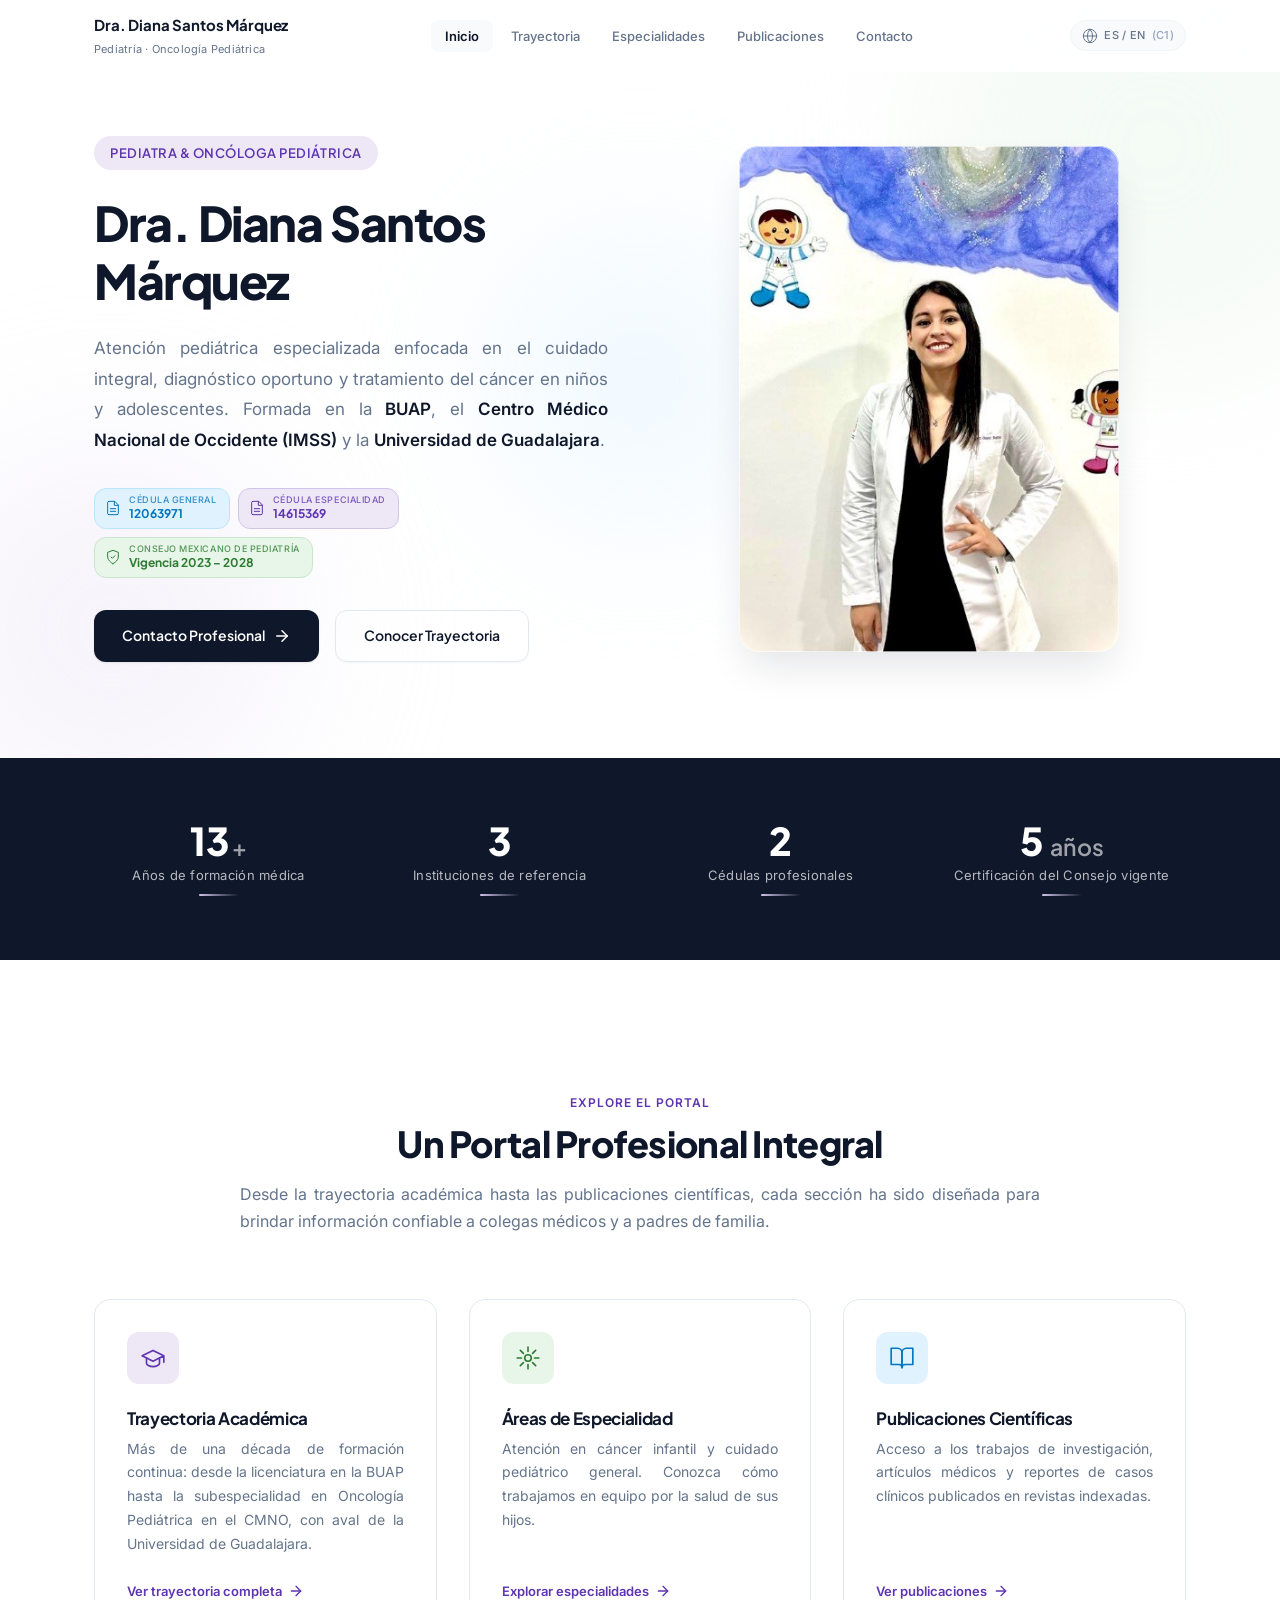
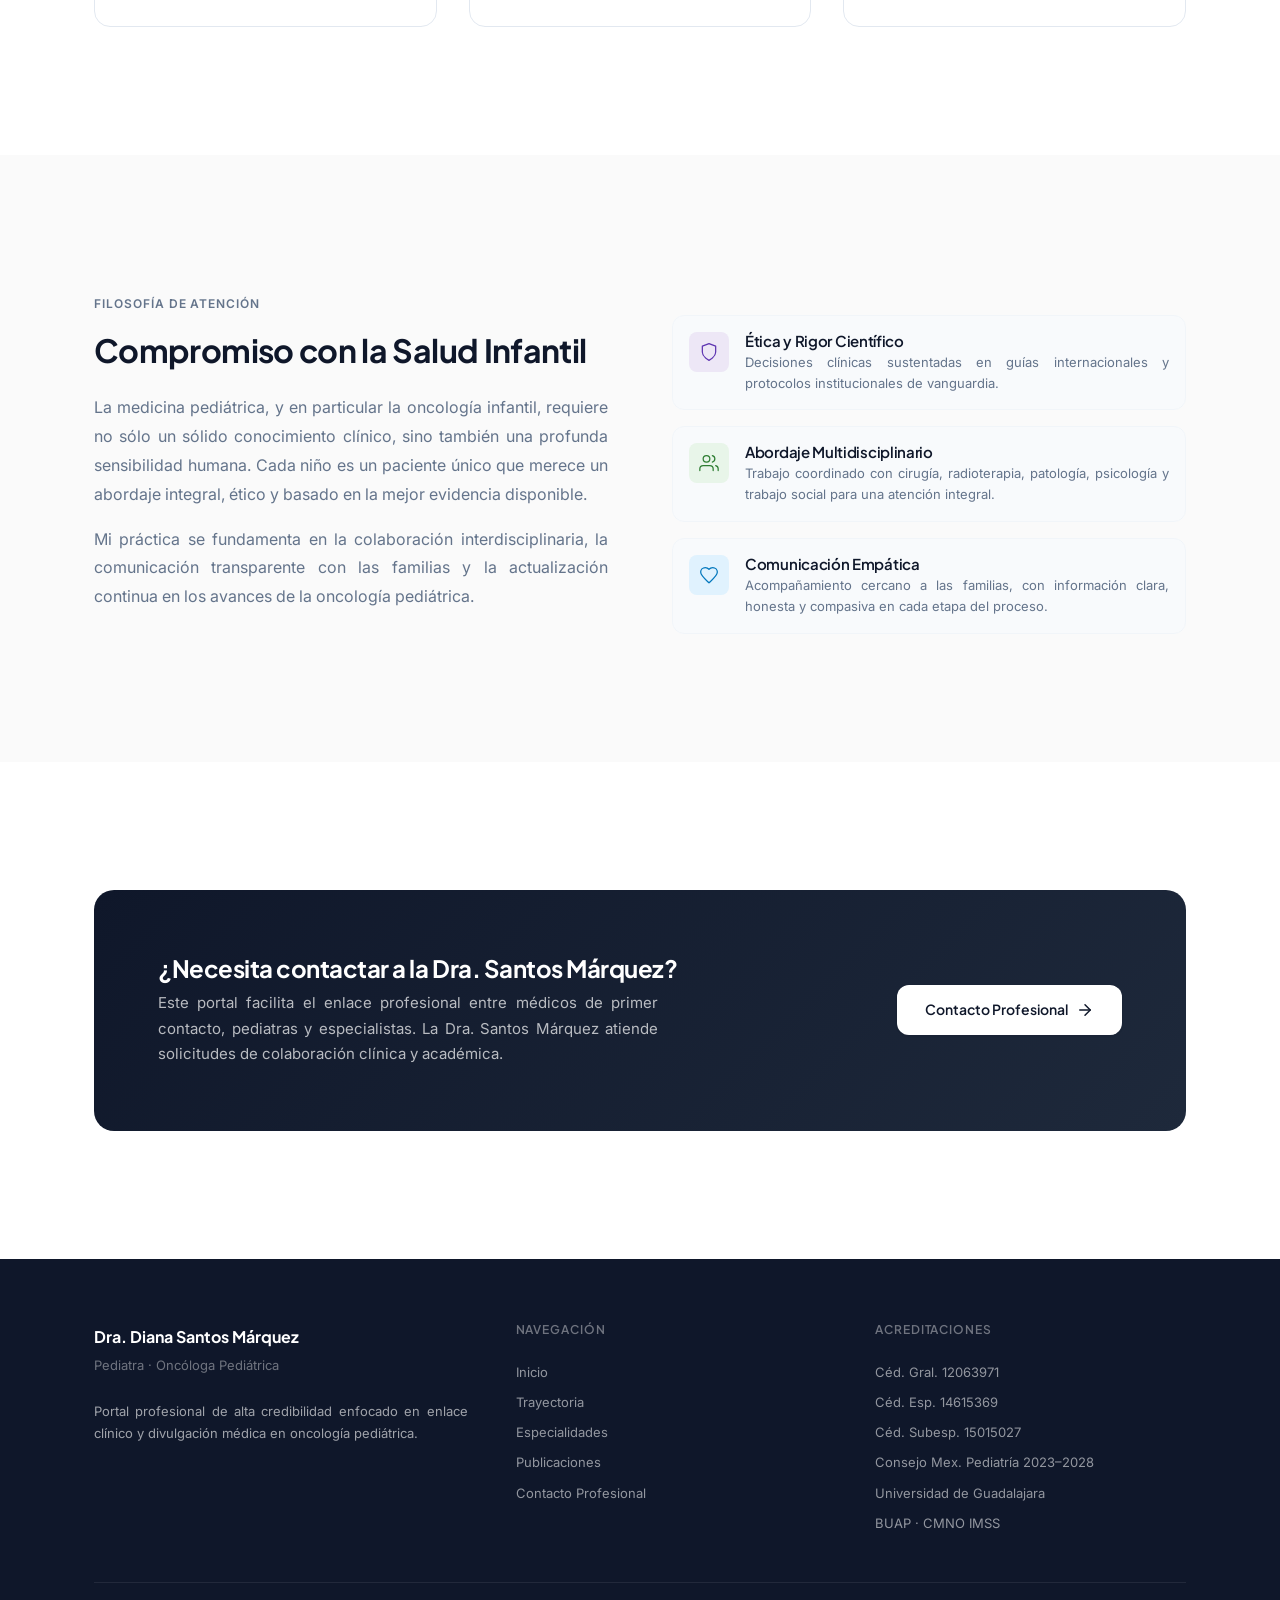
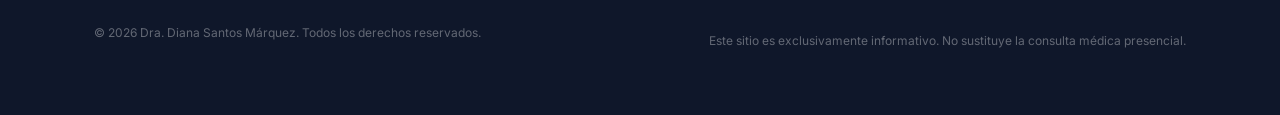
==== index.html @ 827c0ae1 "Initial commit for Dra. Diana Santos web portal" ====
<!DOCTYPE html>
<html lang="es">
<head>
  <meta charset="UTF-8">
  <meta name="viewport" content="width=device-width, initial-scale=1.0">
  <title>Dra. Diana Santos Márquez | Pediatra & Oncóloga Pediátrica</title>
  <meta name="description" content="Portal profesional de la Dra. Diana Santos Márquez — Pediatra y Oncóloga Pediátrica. Contacto profesional y publicaciones científicas en oncología pediátrica.">
  <meta name="author" content="Dra. Diana Santos Márquez">
  <meta property="og:title" content="Dra. Diana Santos Márquez | Pediatra & Oncóloga Pediátrica">
  <meta property="og:description" content="Portal profesional — enlace clínico y divulgación en oncología pediátrica.">
  <meta property="og:type" content="website">
  <link rel="preconnect" href="https://fonts.googleapis.com">
  <link rel="preconnect" href="https://fonts.gstatic.com" crossorigin>
  <link href="https://fonts.googleapis.com/css2?family=Inter:wght@400;500;600&family=Plus+Jakarta+Sans:wght@500;600;700;800&display=swap" rel="stylesheet">
  <link href="https://unpkg.com/aos@2.3.1/dist/aos.css" rel="stylesheet">
  <link rel="stylesheet" href="styles.css">
</head>
<body>

  <!-- ══════════ HEADER ══════════ -->
  <header class="site-header" id="site-header">
    <nav class="nav container" aria-label="Navegación principal">
      <div class="nav__brand">
        <a href="index.html" class="nav__logo">
          <span class="nav__name">Dra. Diana Santos Márquez</span>
          <span class="nav__specialty">Pediatría · Oncología Pediátrica</span>
        </a>
      </div>
      <ul class="nav__links" id="nav-links" role="list">
        <li><a href="index.html" class="nav__link" aria-current="page">Inicio</a></li>
        <li><a href="trayectoria.html" class="nav__link">Trayectoria</a></li>
        <li><a href="especialidades.html" class="nav__link">Especialidades</a></li>
        <li><a href="divulgacion.html" class="nav__link">Publicaciones</a></li>
        <li><a href="contacto.html" class="nav__link">Contacto</a></li>
      </ul>
      <div class="nav__actions">
        <span class="lang-badge" title="Idiomas: Español nativo, Inglés C1">
          <svg width="16" height="16" viewBox="0 0 24 24" fill="none" stroke="currentColor" stroke-width="1.5" stroke-linecap="round" stroke-linejoin="round" aria-hidden="true"><circle cx="12" cy="12" r="10"/><path d="M2 12h20"/><path d="M12 2a15.3 15.3 0 0 1 4 10 15.3 15.3 0 0 1-4 10 15.3 15.3 0 0 1-4-10A15.3 15.3 0 0 1 12 2z"/></svg>
          ES / EN <span class="lang-badge__level">(C1)</span>
        </span>
        <button class="nav__toggle" id="nav-toggle" aria-label="Abrir menú" aria-expanded="false" aria-controls="nav-links">
          <span class="nav__toggle-icon"></span>
        </button>
      </div>
    </nav>
  </header>

  <main>
    <!-- ══════════ HERO ══════════ -->
    <section class="hero" id="hero">
      <div class="hero__decoration" aria-hidden="true">
        <div class="hero__blob hero__blob--mint"></div>
        <div class="hero__blob hero__blob--lavender"></div>
        <div class="hero__blob hero__blob--sky"></div>
      </div>

      <div class="container">
        <div class="hero__grid">
          <div class="hero__text" data-aos="fade-right" data-aos-duration="700">
            <p class="hero__kicker">Pediatra &amp; Oncóloga Pediátrica</p>
            <h1 class="hero__title">Dra. Diana Santos Márquez</h1>
            <p class="hero__subtitle">Atención pediátrica especializada enfocada en el cuidado integral, diagnóstico oportuno y tratamiento del cáncer en niños y adolescentes. Formada en la <strong>BUAP</strong>, el <strong>Centro Médico Nacional de Occidente (IMSS)</strong> y la <strong>Universidad de Guadalajara</strong>.</p>

            <div class="hero__badges">
              <div class="credential-badge credential-badge--sky">
                <svg width="16" height="16" viewBox="0 0 24 24" fill="none" stroke="currentColor" stroke-width="1.5" stroke-linecap="round" stroke-linejoin="round" aria-hidden="true"><path d="M14 2H6a2 2 0 0 0-2 2v16a2 2 0 0 0 2 2h12a2 2 0 0 0 2-2V8z"/><polyline points="14 2 14 8 20 8"/><line x1="16" y1="13" x2="8" y2="13"/><line x1="16" y1="17" x2="8" y2="17"/></svg>
                <div class="credential-badge__text">
                  <span class="credential-badge__label">Cédula General</span>
                  <span class="credential-badge__value">12063971</span>
                </div>
              </div>
              <div class="credential-badge credential-badge--lavender">
                <svg width="16" height="16" viewBox="0 0 24 24" fill="none" stroke="currentColor" stroke-width="1.5" stroke-linecap="round" stroke-linejoin="round" aria-hidden="true"><path d="M14 2H6a2 2 0 0 0-2 2v16a2 2 0 0 0 2 2h12a2 2 0 0 0 2-2V8z"/><polyline points="14 2 14 8 20 8"/><line x1="16" y1="13" x2="8" y2="13"/><line x1="16" y1="17" x2="8" y2="17"/></svg>
                <div class="credential-badge__text">
                  <span class="credential-badge__label">Cédula Especialidad</span>
                  <span class="credential-badge__value">14615369</span>
                </div>
              </div>
              <div class="credential-badge credential-badge--mint">
                <svg width="16" height="16" viewBox="0 0 24 24" fill="none" stroke="currentColor" stroke-width="1.5" stroke-linecap="round" stroke-linejoin="round" aria-hidden="true"><path d="M12 22s8-4 8-10V5l-8-3-8 3v7c0 6 8 10 8 10z"/><polyline points="9 12 11 14 15 10"/></svg>
                <div class="credential-badge__text">
                  <span class="credential-badge__label">Consejo Mexicano de Pediatría</span>
                  <span class="credential-badge__value">Vigencia 2023 – 2028</span>
                </div>
              </div>
            </div>

            <div class="hero__cta-group">
              <a href="contacto.html" class="btn btn--primary">
                Contacto Profesional
                <svg width="18" height="18" viewBox="0 0 24 24" fill="none" stroke="currentColor" stroke-width="2" stroke-linecap="round" stroke-linejoin="round" aria-hidden="true"><line x1="5" y1="12" x2="19" y2="12"/><polyline points="12 5 19 12 12 19"/></svg>
              </a>
              <a href="trayectoria.html" class="btn btn--outline">Conocer Trayectoria</a>
            </div>
          </div>

          <div class="hero__photo-col" data-aos="fade-left" data-aos-duration="700" data-aos-delay="150">
            <div class="photo-frame">
              <div class="photo-frame__accent photo-frame__accent--top"></div>
              <div class="photo-frame__accent photo-frame__accent--bottom"></div>
              <img src="assets/foto-dra.jpeg" alt="Dra. Diana Santos Márquez — Pediatra y Oncóloga Pediátrica">
            </div>
          </div>
        </div>
      </div>
    </section>

    <!-- ══════════ STATS BAR ══════════ -->
    <section class="stats-bar" aria-label="Cifras destacadas">
      <div class="container">
        <div class="stats-bar__grid">
          <div class="stat" data-aos="fade-up" data-aos-delay="0">
            <div class="stat__number">13<span>+</span></div>
            <div class="stat__label">Años de formación médica</div>
            <div class="stat__divider"></div>
          </div>
          <div class="stat" data-aos="fade-up" data-aos-delay="100">
            <div class="stat__number">3</div>
            <div class="stat__label">Instituciones de referencia</div>
            <div class="stat__divider"></div>
          </div>
          <div class="stat" data-aos="fade-up" data-aos-delay="200">
            <div class="stat__number">2</div>
            <div class="stat__label">Cédulas profesionales</div>
            <div class="stat__divider"></div>
          </div>
          <div class="stat" data-aos="fade-up" data-aos-delay="300">
            <div class="stat__number">5<span> años</span></div>
            <div class="stat__label">Certificación del Consejo vigente</div>
            <div class="stat__divider"></div>
          </div>
        </div>
      </div>
    </section>

    <!-- ══════════ SECCIONES PREVIEW ══════════ -->
    <section class="section" id="areas">
      <div class="container">
        <div class="section__header" data-aos="fade-up">
          <p class="section__kicker">Explore el portal</p>
          <h2 class="section__title">Un Portal Profesional Integral</h2>
          <p class="section__description">Desde la trayectoria académica hasta las publicaciones científicas, cada sección ha sido diseñada para brindar información confiable a colegas médicos y a padres de familia.</p>
        </div>

        <div class="preview-grid">
          <a href="trayectoria.html" class="preview-card" data-aos="fade-up" data-aos-delay="0">
            <div class="preview-card__icon preview-card__icon--lavender">
              <svg width="26" height="26" viewBox="0 0 24 24" fill="none" stroke="currentColor" stroke-width="1.5" stroke-linecap="round" stroke-linejoin="round"><path d="M22 10v6M2 10l10-5 10 5-10 5z"/><path d="M6 12v5c0 1.1 2.7 3 6 3s6-1.9 6-3v-5"/></svg>
            </div>
            <h3 class="preview-card__title">Trayectoria Académica</h3>
            <p class="preview-card__text">Más de una década de formación continua: desde la licenciatura en la BUAP hasta la subespecialidad en Oncología Pediátrica en el CMNO, con aval de la Universidad de Guadalajara.</p>
            <span class="preview-card__link">
              Ver trayectoria completa
              <svg width="16" height="16" viewBox="0 0 24 24" fill="none" stroke="currentColor" stroke-width="2" stroke-linecap="round" stroke-linejoin="round"><line x1="5" y1="12" x2="19" y2="12"/><polyline points="12 5 19 12 12 19"/></svg>
            </span>
          </a>

          <a href="especialidades.html" class="preview-card" data-aos="fade-up" data-aos-delay="100">
            <div class="preview-card__icon preview-card__icon--mint">
              <svg width="26" height="26" viewBox="0 0 24 24" fill="none" stroke="currentColor" stroke-width="1.5" stroke-linecap="round" stroke-linejoin="round"><circle cx="12" cy="12" r="3"/><path d="M12 2v4M12 18v4M4.93 4.93l2.83 2.83M16.24 16.24l2.83 2.83M2 12h4M18 12h4M4.93 19.07l2.83-2.83M16.24 7.76l2.83-2.83"/></svg>
            </div>
            <h3 class="preview-card__title">Áreas de Especialidad</h3>
            <p class="preview-card__text">Atención en cáncer infantil y cuidado pediátrico general. Conozca cómo trabajamos en equipo por la salud de sus hijos.</p>
            <span class="preview-card__link">
              Explorar especialidades
              <svg width="16" height="16" viewBox="0 0 24 24" fill="none" stroke="currentColor" stroke-width="2" stroke-linecap="round" stroke-linejoin="round"><line x1="5" y1="12" x2="19" y2="12"/><polyline points="12 5 19 12 12 19"/></svg>
            </span>
          </a>

          <a href="divulgacion.html" class="preview-card" data-aos="fade-up" data-aos-delay="200">
            <div class="preview-card__icon preview-card__icon--sky">
              <svg width="26" height="26" viewBox="0 0 24 24" fill="none" stroke="currentColor" stroke-width="1.5" stroke-linecap="round" stroke-linejoin="round"><path d="M2 3h6a4 4 0 0 1 4 4v14a3 3 0 0 0-3-3H2z"/><path d="M22 3h-6a4 4 0 0 0-4 4v14a3 3 0 0 1 3-3h7z"/></svg>
            </div>
            <h3 class="preview-card__title">Publicaciones Científicas</h3>
            <p class="preview-card__text">Acceso a los trabajos de investigación, artículos médicos y reportes de casos clínicos publicados en revistas indexadas.</p>
            <span class="preview-card__link">
              Ver publicaciones
              <svg width="16" height="16" viewBox="0 0 24 24" fill="none" stroke="currentColor" stroke-width="2" stroke-linecap="round" stroke-linejoin="round"><line x1="5" y1="12" x2="19" y2="12"/><polyline points="12 5 19 12 12 19"/></svg>
            </span>
          </a>
        </div>
      </div>
    </section>

    <!-- ══════════ COMPROMISO PROFESIONAL ══════════ -->
    <section class="section section--alt">
      <div class="container">
        <div class="commitment">
          <div class="commitment__text" data-aos="fade-right" data-aos-duration="600">
            <p class="section__kicker">Filosofía de Atención</p>
            <h2>Compromiso con la Salud Infantil</h2>
            <p>La medicina pediátrica, y en particular la oncología infantil, requiere no sólo un sólido conocimiento clínico, sino también una profunda sensibilidad humana. Cada niño es un paciente único que merece un abordaje integral, ético y basado en la mejor evidencia disponible.</p>
            <p>Mi práctica se fundamenta en la colaboración interdisciplinaria, la comunicación transparente con las familias y la actualización continua en los avances de la oncología pediátrica.</p>
          </div>
          <div class="commitment__list" data-aos="fade-left" data-aos-duration="600" data-aos-delay="100">
            <div class="commitment__item">
              <div class="commitment__item-icon" style="background:var(--color-lavender);color:var(--color-lavender-text)">
                <svg width="20" height="20" viewBox="0 0 24 24" fill="none" stroke="currentColor" stroke-width="1.5" stroke-linecap="round" stroke-linejoin="round"><path d="M12 22s8-4 8-10V5l-8-3-8 3v7c0 6 8 10 8 10z"/></svg>
              </div>
              <div>
                <h4>Ética y Rigor Científico</h4>
                <p>Decisiones clínicas sustentadas en guías internacionales y protocolos institucionales de vanguardia.</p>
              </div>
            </div>
            <div class="commitment__item">
              <div class="commitment__item-icon" style="background:var(--color-mint);color:var(--color-mint-text)">
                <svg width="20" height="20" viewBox="0 0 24 24" fill="none" stroke="currentColor" stroke-width="1.5" stroke-linecap="round" stroke-linejoin="round"><path d="M17 21v-2a4 4 0 0 0-4-4H5a4 4 0 0 0-4 4v2"/><circle cx="9" cy="7" r="4"/><path d="M23 21v-2a4 4 0 0 0-3-3.87"/><path d="M16 3.13a4 4 0 0 1 0 7.75"/></svg>
              </div>
              <div>
                <h4>Abordaje Multidisciplinario</h4>
                <p>Trabajo coordinado con cirugía, radioterapia, patología, psicología y trabajo social para una atención integral.</p>
              </div>
            </div>
            <div class="commitment__item">
              <div class="commitment__item-icon" style="background:var(--color-sky);color:var(--color-sky-text)">
                <svg width="20" height="20" viewBox="0 0 24 24" fill="none" stroke="currentColor" stroke-width="1.5" stroke-linecap="round" stroke-linejoin="round"><path d="M12 21.35l-1.45-1.32C5.4 15.36 2 12.28 2 8.5 2 5.42 4.42 3 7.5 3c1.74 0 3.41.81 4.5 2.09C13.09 3.81 14.76 3 16.5 3 19.58 3 22 5.42 22 8.5c0 3.78-3.4 6.86-8.55 11.54L12 21.35z"/></svg>
              </div>
              <div>
                <h4>Comunicación Empática</h4>
                <p>Acompañamiento cercano a las familias, con información clara, honesta y compasiva en cada etapa del proceso.</p>
              </div>
            </div>
          </div>
        </div>
      </div>
    </section>

    <!-- ══════════ CTA BANNER ══════════ -->
    <section class="section">
      <div class="container">
        <div class="cta-banner" data-aos="fade-up" data-aos-duration="600">
          <div class="cta-banner__text">
            <h3>¿Necesita contactar a la Dra. Santos Márquez?</h3>
            <p>Este portal facilita el enlace profesional entre médicos de primer contacto, pediatras y especialistas. La Dra. Santos Márquez atiende solicitudes de colaboración clínica y académica.</p>
          </div>
          <a href="contacto.html" class="btn btn--primary">
            Contacto Profesional
            <svg width="18" height="18" viewBox="0 0 24 24" fill="none" stroke="currentColor" stroke-width="2" stroke-linecap="round" stroke-linejoin="round" aria-hidden="true"><line x1="5" y1="12" x2="19" y2="12"/><polyline points="12 5 19 12 12 19"/></svg>
          </a>
        </div>
      </div>
    </section>
  </main>

  <!-- ══════════ FOOTER ══════════ -->
  <footer class="site-footer">
    <div class="container">
      <div class="footer__grid">
        <div>
          <span class="footer__name">Dra. Diana Santos Márquez</span>
          <span class="footer__specialty">Pediatra · Oncóloga Pediátrica</span>
          <p class="footer__bio">Portal profesional de alta credibilidad enfocado en enlace clínico y divulgación médica en oncología pediátrica.</p>
        </div>
        <div>
          <h4 class="footer__col-title">Navegación</h4>
          <div class="footer__links">
            <a href="index.html" class="footer__link">Inicio</a>
            <a href="trayectoria.html" class="footer__link">Trayectoria</a>
            <a href="especialidades.html" class="footer__link">Especialidades</a>
            <a href="divulgacion.html" class="footer__link">Publicaciones</a>
            <a href="contacto.html" class="footer__link">Contacto Profesional</a>
          </div>
        </div>
        <div>
          <h4 class="footer__col-title">Acreditaciones</h4>
          <div class="footer__links">
            <span class="footer__link">Céd. Gral. 12063971</span>
            <span class="footer__link">Céd. Esp. 14615369</span>
            <span class="footer__link">Céd. Subesp. 15015027</span>
            <span class="footer__link">Consejo Mex. Pediatría 2023–2028</span>
            <span class="footer__link">Universidad de Guadalajara</span>
            <span class="footer__link">BUAP · CMNO IMSS</span>
          </div>
        </div>
      </div>
      <div class="footer__bottom">
        <p>&copy; <span id="current-year"></span> Dra. Diana Santos Márquez. Todos los derechos reservados.</p>
        <p>Este sitio es exclusivamente informativo. No sustituye la consulta médica presencial.</p>
      </div>
    </div>
  </footer>

  <script src="https://unpkg.com/aos@2.3.1/dist/aos.js"></script>
  <script src="script.js"></script>
</body>
</html>
---- styles.css ----
/* ═══════════════════════════════════════════════════════════════════════════
   DESIGN TOKENS
   ═══════════════════════════════════════════════════════════════════════════ */
:root {
  --color-white: #FFFFFF;
  --color-off-white: #FAFAFA;
  --color-bg-alt: #F8FAFC;
  --color-bg-dark: #0F172A;
  --color-bg-dark-alt: #1E293B;

  --color-text-primary: #0F172A;
  --color-text-secondary: #334155;
  --color-text-tertiary: #64748B;
  --color-text-light: #94A3B8;
  --color-text-on-dark: rgba(255,255,255,0.7);
  --color-text-on-dark-strong: rgba(255,255,255,0.92);

  --color-border: #E2E8F0;
  --color-border-light: #F1F5F9;

  --color-mint: #E8F5E9;
  --color-mint-mid: #C8E6C9;
  --color-mint-text: #2E7D32;
  --color-lavender: #EDE7F6;
  --color-lavender-mid: #D1C4E9;
  --color-lavender-text: #5E35B1;
  --color-sky: #E0F2FE;
  --color-sky-mid: #BAE6FD;
  --color-sky-text: #0277BD;
  --color-peach: #FFF3E0;
  --color-peach-mid: #FFE0B2;
  --color-peach-text: #E65100;

  --font-heading: 'Plus Jakarta Sans', system-ui, -apple-system, sans-serif;
  --font-body: 'Inter', system-ui, -apple-system, sans-serif;

  --space-2xs: 0.125rem;
  --space-xs: 0.25rem;
  --space-sm: 0.5rem;
  --space-md: 1rem;
  --space-lg: 1.5rem;
  --space-xl: 2rem;
  --space-2xl: 3rem;
  --space-3xl: 4rem;
  --space-4xl: 6rem;
  --space-5xl: 8rem;

  --radius-sm: 0.375rem;
  --radius-md: 0.5rem;
  --radius-lg: 0.75rem;
  --radius-xl: 1rem;
  --radius-2xl: 1.25rem;
  --radius-full: 9999px;

  --shadow-xs: 0 1px 2px rgba(15,23,42,0.04);
  --shadow-sm: 0 1px 3px rgba(15,23,42,0.06), 0 1px 2px rgba(15,23,42,0.04);
  --shadow-md: 0 4px 6px -1px rgba(15,23,42,0.07), 0 2px 4px -2px rgba(15,23,42,0.05);
  --shadow-lg: 0 10px 15px -3px rgba(15,23,42,0.08), 0 4px 6px -4px rgba(15,23,42,0.04);
  --shadow-xl: 0 20px 25px -5px rgba(15,23,42,0.08), 0 8px 10px -6px rgba(15,23,42,0.04);
  --shadow-header: 0 1px 3px rgba(15,23,42,0.06);
  --shadow-photo: 0 20px 40px -8px rgba(15,23,42,0.12);

  --ease-out: cubic-bezier(0.16,1,0.3,1);
  --ease-in-out: cubic-bezier(0.45,0,0.55,1);
  --transition-fast: 150ms var(--ease-out);
  --transition-base: 250ms var(--ease-out);
  --transition-slow: 400ms var(--ease-out);

  --container-max: 1140px;
  --container-narrow: 800px;
  --container-wide: 1280px;
  --container-padding: 1.5rem;
  --header-height: 72px;
}

/* ═══════════════════════════════════════════════════════════════════════════
   RESET & BASE
   ═══════════════════════════════════════════════════════════════════════════ */
*,*::before,*::after{margin:0;padding:0;box-sizing:border-box}
html{scroll-behavior:smooth;-webkit-text-size-adjust:100%;text-size-adjust:100%;scroll-padding-top:calc(var(--header-height) + 1.5rem)}
body{font-family:var(--font-body);font-size:1rem;line-height:1.7;color:var(--color-text-secondary);background:var(--color-white);-webkit-font-smoothing:antialiased;-moz-osx-font-smoothing:grayscale;overflow-x:hidden}
img,svg{display:block;max-width:100%}
a{color:inherit;text-decoration:none}
ul,ol{list-style:none}
button,input,select,textarea{font:inherit;color:inherit;border:none;outline:none;background:none}
button{cursor:pointer}
::selection{background:var(--color-lavender);color:var(--color-text-primary)}
:focus-visible{outline:2px solid var(--color-lavender-mid);outline-offset:2px;border-radius:var(--radius-sm)}
h1,h2,h3,h4,h5{font-family:var(--font-heading);color:var(--color-text-primary);line-height:1.2;letter-spacing:-0.02em}
strong{font-weight:600;color:var(--color-text-primary)}
p { text-align: justify; }
p+p{margin-top:var(--space-md)}

/* ═══════════════════════════════════════════════════════════════════════════
   LAYOUT
   ═══════════════════════════════════════════════════════════════════════════ */
.container{width:100%;max-width:var(--container-max);margin-inline:auto;padding-inline:var(--container-padding)}
.container--wide{max-width:var(--container-wide)}
.container--narrow{max-width:var(--container-narrow)}

/* ═══════════════════════════════════════════════════════════════════════════
   HEADER & NAV
   ═══════════════════════════════════════════════════════════════════════════ */
.site-header{position:fixed;top:0;left:0;right:0;z-index:1000;height:var(--header-height);background:rgba(255,255,255,0.88);backdrop-filter:blur(14px);-webkit-backdrop-filter:blur(14px);border-bottom:1px solid transparent;transition:border-color var(--transition-base),box-shadow var(--transition-base)}
.site-header.is-scrolled{border-bottom-color:var(--color-border-light);box-shadow:var(--shadow-header)}
.nav{display:flex;align-items:center;justify-content:space-between;height:100%;gap:var(--space-lg)}
.nav__brand{flex-shrink:0}
.nav__logo{display:flex;flex-direction:column;gap:2px;transition:opacity var(--transition-fast)}
.nav__logo:hover{opacity:.8}
.nav__name{font-family:var(--font-heading);font-size:.9375rem;font-weight:700;color:var(--color-text-primary);letter-spacing:-.01em}
.nav__specialty{font-size:.6875rem;color:var(--color-text-tertiary);letter-spacing:.02em}
.nav__links{display:flex;align-items:center;gap:var(--space-xs)}
.nav__link{padding:.5rem .875rem;font-size:.8125rem;font-weight:500;color:var(--color-text-tertiary);border-radius:var(--radius-md);transition:color var(--transition-fast),background var(--transition-fast);white-space:nowrap}
.nav__link:hover,.nav__link[aria-current="page"]{color:var(--color-text-primary);background:var(--color-bg-alt)}
.nav__link[aria-current="page"]{font-weight:600}
.nav__actions{display:flex;align-items:center;gap:var(--space-md);flex-shrink:0}
.lang-badge{display:inline-flex;align-items:center;gap:.375rem;padding:.3125rem .6875rem;font-size:.6875rem;font-weight:500;color:var(--color-text-tertiary);background:var(--color-bg-alt);border:1px solid var(--color-border-light);border-radius:var(--radius-full);letter-spacing:.03em}
.lang-badge svg{display:inline-block;flex-shrink:0}
.lang-badge__level{color:var(--color-text-light)}
.nav__toggle{display:none;width:36px;height:36px;position:relative;justify-content:center;align-items:center;border-radius:var(--radius-md);transition:background var(--transition-fast)}
.nav__toggle:hover{background:var(--color-bg-alt)}
.nav__toggle-icon,.nav__toggle-icon::before,.nav__toggle-icon::after{display:block;width:18px;height:2px;background:var(--color-text-secondary);border-radius:1px;transition:transform var(--transition-base),opacity var(--transition-fast)}
.nav__toggle-icon::before,.nav__toggle-icon::after{content:'';position:absolute}
.nav__toggle-icon::before{transform:translateY(-6px)}
.nav__toggle-icon::after{transform:translateY(6px)}
.nav__toggle[aria-expanded="true"] .nav__toggle-icon{background:transparent}
.nav__toggle[aria-expanded="true"] .nav__toggle-icon::before{transform:rotate(45deg)}
.nav__toggle[aria-expanded="true"] .nav__toggle-icon::after{transform:rotate(-45deg)}

/* ═══════════════════════════════════════════════════════════════════════════
   PAGE HEADER / BANNER (sub-pages)
   ═══════════════════════════════════════════════════════════════════════════ */
.page-banner{position:relative;padding-top:calc(var(--header-height) + var(--space-3xl));padding-bottom:var(--space-3xl);background:linear-gradient(135deg,var(--color-off-white) 0%,var(--color-white) 50%,var(--color-bg-alt) 100%);overflow:hidden}
.page-banner::before{content:'';position:absolute;top:-60%;right:-20%;width:500px;height:500px;background:radial-gradient(circle,var(--color-lavender) 0%,transparent 70%);opacity:.4;pointer-events:none}
.page-banner::after{content:'';position:absolute;bottom:-40%;left:-10%;width:400px;height:400px;background:radial-gradient(circle,var(--color-mint) 0%,transparent 70%);opacity:.35;pointer-events:none}
.page-banner__content{position:relative;z-index:1}
.breadcrumb{display:flex;align-items:center;gap:.5rem;font-size:.8125rem;color:var(--color-text-light);margin-bottom:var(--space-lg)}
.breadcrumb a{color:var(--color-text-tertiary);transition:color var(--transition-fast)}
.breadcrumb a:hover{color:var(--color-text-primary)}
.breadcrumb__sep{color:var(--color-border);font-size:.75rem}
.page-banner__title{font-size:clamp(1.75rem,4vw,2.75rem);font-weight:800;margin-bottom:var(--space-md);letter-spacing:-.03em}
.page-banner__description{font-size:clamp(.9375rem,1.5vw,1.0625rem);color:var(--color-text-tertiary);max-width:600px;line-height:1.8}

/* ═══════════════════════════════════════════════════════════════════════════
   HERO
   ═══════════════════════════════════════════════════════════════════════════ */
.hero{position:relative;padding-top:calc(var(--header-height) + var(--space-3xl));padding-bottom:var(--space-4xl);overflow:hidden}
.hero__decoration{position:absolute;inset:0;pointer-events:none}
.hero__blob{position:absolute;border-radius:50%;filter:blur(80px);opacity:.45}
.hero__blob--mint{width:450px;height:450px;background:var(--color-mint);top:-80px;right:-100px}
.hero__blob--lavender{width:380px;height:380px;background:var(--color-lavender);bottom:-60px;left:-80px}
.hero__blob--sky{width:300px;height:300px;background:var(--color-sky);top:50%;left:50%;transform:translate(-50%,-50%)}
.hero__grid{position:relative;z-index:1;display:grid;grid-template-columns:1fr 1fr;gap:var(--space-3xl);align-items:center}
.hero__text{max-width:560px}
.hero__kicker{display:inline-block;font-family:var(--font-heading);font-size:.8125rem;font-weight:600;color:var(--color-lavender-text);background:var(--color-lavender);padding:.375rem 1rem;border-radius:var(--radius-full);margin-bottom:var(--space-lg);letter-spacing:.04em;text-transform:uppercase}
.hero__title{font-size:clamp(2rem,4.5vw,3rem);font-weight:800;margin-bottom:var(--space-lg);letter-spacing:-.03em}
.hero__subtitle{font-size:clamp(.9375rem,1.5vw,1.0625rem);color:var(--color-text-tertiary);line-height:1.8;margin-bottom:var(--space-xl)}
.hero__badges{display:flex;flex-wrap:wrap;gap:var(--space-sm);margin-bottom:var(--space-xl)}
.hero__cta-group{display:flex;flex-wrap:wrap;gap:var(--space-md)}

/* Photo Frame */
.hero__photo-col{display:flex;justify-content:center;align-items:center}
.photo-frame{position:relative;width:100%;max-width:380px;aspect-ratio:3/4;border-radius:var(--radius-2xl);overflow:hidden;background:linear-gradient(145deg,var(--color-bg-alt),var(--color-lavender));box-shadow:var(--shadow-photo)}
.photo-frame::before{content:'';position:absolute;inset:0;border:1px solid rgba(255,255,255,0.6);border-radius:inherit;z-index:2;pointer-events:none}
.photo-frame__placeholder{position:absolute;inset:0;display:flex;flex-direction:column;align-items:center;justify-content:center;gap:var(--space-md);color:var(--color-text-light)}
.photo-frame__placeholder svg{opacity:.35}
.photo-frame__placeholder span{font-size:.75rem;font-weight:500;text-transform:uppercase;letter-spacing:.08em;opacity:.5}
.photo-frame img{width:100%;height:100%;object-fit:cover;position:relative;z-index:1}
.photo-frame__accent{position:absolute;width:120px;height:120px;border-radius:50%;z-index:0;opacity:.5}
.photo-frame__accent--top{top:-30px;right:-30px;background:var(--color-lavender)}
.photo-frame__accent--bottom{bottom:-20px;left:-20px;background:var(--color-mint)}

/* ═══════════════════════════════════════════════════════════════════════════
   CREDENTIAL BADGES
   ═══════════════════════════════════════════════════════════════════════════ */
.credential-badge{display:inline-flex;align-items:center;gap:.5rem;padding:.4rem .75rem .4rem .625rem;border-radius:var(--radius-lg);border:1px solid transparent;font-size:.75rem;transition:transform var(--transition-fast),box-shadow var(--transition-fast)}
.credential-badge:hover{transform:translateY(-1px);box-shadow:var(--shadow-sm)}
.credential-badge svg{flex-shrink:0;display:inline-block}
.credential-badge__text{display:flex;flex-direction:column;text-align:left}
.credential-badge__label{font-size:.5625rem;font-weight:500;text-transform:uppercase;letter-spacing:.06em;opacity:.8;line-height:1.2}
.credential-badge__value{font-family:var(--font-heading);font-size:.75rem;font-weight:700;line-height:1.3}
.credential-badge--sky{background:var(--color-sky);border-color:var(--color-sky-mid);color:var(--color-sky-text)}
.credential-badge--lavender{background:var(--color-lavender);border-color:var(--color-lavender-mid);color:var(--color-lavender-text)}
.credential-badge--mint{background:var(--color-mint);border-color:var(--color-mint-mid);color:var(--color-mint-text)}

/* ═══════════════════════════════════════════════════════════════════════════
   BUTTONS
   ═══════════════════════════════════════════════════════════════════════════ */
.btn{display:inline-flex;align-items:center;justify-content:center;gap:.5rem;padding:.8125rem 1.75rem;font-family:var(--font-heading);font-size:.875rem;font-weight:600;border-radius:var(--radius-lg);transition:all var(--transition-base);white-space:nowrap}
.btn svg{display:inline-block;flex-shrink:0;transition:transform var(--transition-fast)}
.btn--primary{background:var(--color-text-primary);color:var(--color-white);box-shadow:var(--shadow-sm)}
.btn--primary:hover{background:#1e293b;box-shadow:var(--shadow-md);transform:translateY(-1px)}
.btn--primary:hover svg{transform:translateX(3px)}
.btn--primary:active{transform:translateY(0);box-shadow:var(--shadow-xs)}
.btn--outline{background:transparent;color:var(--color-text-primary);border:1.5px solid var(--color-border);box-shadow:var(--shadow-xs)}
.btn--outline:hover{border-color:var(--color-lavender-mid);background:var(--color-lavender);color:var(--color-lavender-text);box-shadow:var(--shadow-sm);transform:translateY(-1px)}
.btn--full{width:100%}
.btn--sm{padding:.625rem 1.25rem;font-size:.8125rem}

/* ═══════════════════════════════════════════════════════════════════════════
   STATS BAR
   ═══════════════════════════════════════════════════════════════════════════ */
.stats-bar{background:var(--color-bg-dark);padding-block:var(--space-2xl)}
.stats-bar__grid{display:grid;grid-template-columns:repeat(4,1fr);gap:var(--space-xl)}
.stat{text-align:center;padding:var(--space-md)}
.stat__number{font-family:var(--font-heading);font-size:clamp(1.75rem,3vw,2.5rem);font-weight:800;color:var(--color-white);line-height:1;margin-bottom:var(--space-xs)}
.stat__number span{font-size:.6em;font-weight:600;opacity:.6;margin-left:2px}
.stat__label{font-size:.8125rem;color:var(--color-text-on-dark);letter-spacing:.02em}
.stat__divider{width:40px;height:2px;background:linear-gradient(90deg,var(--color-lavender-mid),transparent);margin:var(--space-sm) auto 0;border-radius:1px}

/* ═══════════════════════════════════════════════════════════════════════════
   SECTIONS
   ═══════════════════════════════════════════════════════════════════════════ */
.section{padding-block:var(--space-5xl)}
.section--alt{background:var(--color-off-white)}
.section--dark{background:var(--color-bg-dark);color:var(--color-text-on-dark)}
.section--dark h2,.section--dark h3{color:var(--color-text-on-dark-strong)}
.section__header{text-align:center;max-width:var(--container-narrow);margin-inline:auto;margin-bottom:var(--space-3xl)}
.section__kicker{display:inline-block;font-size:.75rem;font-weight:600;color:var(--color-lavender-text);text-transform:uppercase;letter-spacing:.08em;margin-bottom:var(--space-sm)}
.section__title{font-size:clamp(1.5rem,3.5vw,2.25rem);font-weight:800;margin-bottom:var(--space-md);letter-spacing:-.02em}
.section__description{font-size:1rem;color:var(--color-text-tertiary);line-height:1.7}
.section--dark .section__kicker{color:var(--color-lavender-mid)}
.section--dark .section__description{color:var(--color-text-on-dark)}

/* ═══════════════════════════════════════════════════════════════════════════
   SECTION DIVIDERS (wave shapes)
   ═══════════════════════════════════════════════════════════════════════════ */
.section-divider{display:block;width:100%;height:auto;margin-bottom:-1px}
.section-divider--flip{transform:scaleY(-1);margin-top:-1px;margin-bottom:0}

/* ═══════════════════════════════════════════════════════════════════════════
   PREVIEW CARDS (Home — links to sub-pages)
   ═══════════════════════════════════════════════════════════════════════════ */
.preview-grid{display:grid;grid-template-columns:repeat(3,1fr);gap:var(--space-xl)}
.preview-card{display:flex;flex-direction:column;background:var(--color-white);border:1px solid var(--color-border);border-radius:var(--radius-xl);padding:var(--space-xl) var(--space-xl) var(--space-lg);transition:box-shadow var(--transition-base),transform var(--transition-base)}
.preview-card:hover{box-shadow:var(--shadow-xl);transform:translateY(-4px)}
.preview-card__icon{width:52px;height:52px;display:flex;align-items:center;justify-content:center;border-radius:var(--radius-lg);margin-bottom:var(--space-lg)}
.preview-card__icon--lavender{background:var(--color-lavender);color:var(--color-lavender-text)}
.preview-card__icon--mint{background:var(--color-mint);color:var(--color-mint-text)}
.preview-card__icon--sky{background:var(--color-sky);color:var(--color-sky-text)}
.preview-card__icon--peach{background:var(--color-peach);color:var(--color-peach-text)}
.preview-card__icon svg{display:inline-block}
.preview-card__title{font-size:1.0625rem;font-weight:700;margin-bottom:var(--space-sm)}
.preview-card__text{font-size:.875rem;color:var(--color-text-tertiary);line-height:1.7;margin-bottom:var(--space-lg);flex-grow:1}
.preview-card__link{display:inline-flex;align-items:center;gap:.375rem;font-size:.8125rem;font-weight:600;color:var(--color-lavender-text);transition:gap var(--transition-fast)}
.preview-card__link svg{display:inline-block;transition:transform var(--transition-fast)}
.preview-card:hover .preview-card__link svg{transform:translateX(3px)}

/* ═══════════════════════════════════════════════════════════════════════════
   COMMITMENT / PHILOSOPHY SECTION
   ═══════════════════════════════════════════════════════════════════════════ */
.commitment{display:grid;grid-template-columns:1fr 1fr;gap:var(--space-3xl);align-items:center}
.commitment__text h2{font-size:clamp(1.5rem,3vw,2rem);margin-bottom:var(--space-lg)}
.commitment__text p{color:var(--color-text-tertiary);margin-bottom:var(--space-md);line-height:1.8}
.commitment__list{display:flex;flex-direction:column;gap:var(--space-md);margin-top:var(--space-xl)}
.commitment__item{display:flex;align-items:flex-start;gap:var(--space-md);padding:var(--space-md);background:var(--color-bg-alt);border-radius:var(--radius-lg);border:1px solid var(--color-border-light)}
.commitment__item-icon{width:40px;height:40px;flex-shrink:0;display:flex;align-items:center;justify-content:center;border-radius:var(--radius-md)}
.commitment__item-icon svg{display:inline-block}
.commitment__item h4{font-size:.9375rem;font-weight:600;margin-bottom:var(--space-2xs)}
.commitment__item p{font-size:.8125rem;color:var(--color-text-tertiary);line-height:1.6}

/* ═══════════════════════════════════════════════════════════════════════════
   CTA BANNER
   ═══════════════════════════════════════════════════════════════════════════ */
.cta-banner{background:linear-gradient(135deg,var(--color-bg-dark) 0%,var(--color-bg-dark-alt) 100%);border-radius:var(--radius-2xl);padding:var(--space-3xl) var(--space-3xl);display:flex;align-items:center;justify-content:space-between;gap:var(--space-xl)}
.cta-banner__text h3{font-size:clamp(1.25rem,2.5vw,1.5rem);color:var(--color-white);margin-bottom:var(--space-sm)}
.cta-banner__text p{font-size:.9375rem;color:var(--color-text-on-dark);max-width:500px}
.cta-banner .btn--primary{background:var(--color-white);color:var(--color-text-primary);flex-shrink:0}
.cta-banner .btn--primary:hover{background:var(--color-lavender);color:var(--color-lavender-text)}

/* ═══════════════════════════════════════════════════════════════════════════
   TIMELINE
   ═══════════════════════════════════════════════════════════════════════════ */
.timeline{position:relative;max-width:750px;margin-inline:auto;padding-left:2.5rem}
.timeline::before{content:'';position:absolute;top:.5rem;bottom:.5rem;left:.5625rem;width:2px;background:linear-gradient(to bottom,var(--color-lavender-mid),var(--color-border-light));border-radius:1px}
.timeline__entry{position:relative;padding-bottom:var(--space-2xl)}
.timeline__entry:last-child{padding-bottom:0}
.timeline__marker{position:absolute;left:-2.5rem;top:.375rem;width:1.25rem;height:1.25rem;display:flex;align-items:center;justify-content:center}
.timeline__dot{width:12px;height:12px;border-radius:50%;background:var(--color-lavender-mid);border:2.5px solid var(--color-white);box-shadow:0 0 0 3px var(--color-lavender);transition:transform var(--transition-fast)}
.timeline__dot--active{background:var(--color-lavender-text);animation:pulse-dot 2.5s ease-in-out infinite}
@keyframes pulse-dot{0%,100%{box-shadow:0 0 0 3px var(--color-lavender)}50%{box-shadow:0 0 0 7px rgba(209,196,233,0.25)}}
.timeline__card{background:var(--color-white);border:1px solid var(--color-border);border-radius:var(--radius-xl);padding:var(--space-xl);transition:box-shadow var(--transition-base),transform var(--transition-base)}
.section--alt .timeline__card{box-shadow:var(--shadow-xs)}
.timeline__card:hover{box-shadow:var(--shadow-lg);transform:translateY(-2px)}
.timeline__period{display:flex;align-items:center;gap:var(--space-sm);margin-bottom:var(--space-sm)}
.timeline__years{font-family:var(--font-heading);font-size:.8125rem;font-weight:600;color:var(--color-text-tertiary)}
.timeline__status{font-size:.6875rem;font-weight:600;padding:.1875rem .625rem;border-radius:var(--radius-full);letter-spacing:.03em}
.timeline__status--current{background:var(--color-mint);color:var(--color-mint-text)}
.timeline__title{font-size:1.125rem;font-weight:700;margin-bottom:var(--space-sm)}
.timeline__description{font-size:.875rem;color:var(--color-text-tertiary);line-height:1.7;margin-bottom:var(--space-md)}
.timeline__details{display:flex;flex-direction:column;gap:.5rem}
.timeline__detail{display:flex;align-items:flex-start;gap:.5rem;font-size:.875rem;color:var(--color-text-tertiary);line-height:1.5}
.timeline__detail svg{flex-shrink:0;margin-top:2px;display:inline-block}
.timeline__credentials{display:flex;flex-wrap:wrap;gap:var(--space-sm);margin-top:var(--space-md);padding-top:var(--space-md);border-top:1px solid var(--color-border-light)}
.timeline__credential{display:inline-flex;align-items:center;gap:.375rem;padding:.25rem .625rem;font-size:.6875rem;font-weight:600;border-radius:var(--radius-full);letter-spacing:.02em}
.timeline__credential svg{display:inline-block;flex-shrink:0}
.timeline__credential--lavender{background:var(--color-lavender);color:var(--color-lavender-text)}
.timeline__credential--mint{background:var(--color-mint);color:var(--color-mint-text)}
.timeline__credential--sky{background:var(--color-sky);color:var(--color-sky-text)}

/* ═══════════════════════════════════════════════════════════════════════════
   INSTITUTIONS (Trayectoria page)
   ═══════════════════════════════════════════════════════════════════════════ */
.institutions-grid{display:grid;grid-template-columns:repeat(3,1fr);gap:var(--space-xl)}
.institution-card{background:var(--color-white);border:1px solid var(--color-border);border-radius:var(--radius-xl);padding:var(--space-xl);text-align:center;transition:box-shadow var(--transition-base),transform var(--transition-base)}
.institution-card:hover{box-shadow:var(--shadow-lg);transform:translateY(-3px)}
.institution-card__badge{width:56px;height:56px;margin:0 auto var(--space-lg);display:flex;align-items:center;justify-content:center;border-radius:var(--radius-lg)}
.institution-card__badge svg{display:inline-block}
.institution-card__name{font-size:1rem;font-weight:700;margin-bottom:var(--space-xs)}
.institution-card__acronym{font-size:.75rem;font-weight:600;color:var(--color-text-light);text-transform:uppercase;letter-spacing:.06em;margin-bottom:var(--space-md)}
.institution-card__text{font-size:.8125rem;color:var(--color-text-tertiary);line-height:1.7}

/* ═══════════════════════════════════════════════════════════════════════════
   SPECIALTY CARDS (Especialidades page)
   ═══════════════════════════════════════════════════════════════════════════ */
.specialties-grid{display:grid;grid-template-columns:repeat(2,1fr);gap:var(--space-xl)}
.specialty-card{background:var(--color-white);border:1px solid var(--color-border);border-radius:var(--radius-xl);padding:var(--space-xl);transition:box-shadow var(--transition-base),transform var(--transition-base)}
.specialty-card:hover{box-shadow:var(--shadow-lg);transform:translateY(-3px)}
.specialty-card__icon{width:52px;height:52px;display:flex;align-items:center;justify-content:center;border-radius:var(--radius-lg);margin-bottom:var(--space-lg)}
.specialty-card__icon--lavender{background:var(--color-lavender);color:var(--color-lavender-text)}
.specialty-card__icon--mint{background:var(--color-mint);color:var(--color-mint-text)}
.specialty-card__icon--sky{background:var(--color-sky);color:var(--color-sky-text)}
.specialty-card__icon--peach{background:var(--color-peach);color:var(--color-peach-text)}
.specialty-card__icon svg{display:inline-block}
.specialty-card__title{font-size:1.0625rem;font-weight:700;margin-bottom:var(--space-sm)}
.specialty-card__text{font-size:.875rem;color:var(--color-text-tertiary);line-height:1.7;margin-bottom:var(--space-md)}
.specialty-card__list{display:flex;flex-direction:column;gap:var(--space-sm)}
.specialty-card__list-item{display:flex;align-items:flex-start;gap:.5rem;font-size:.8125rem;color:var(--color-text-tertiary);line-height:1.6}
.specialty-card__list-item svg{flex-shrink:0;margin-top:3px;display:inline-block;color:var(--color-mint-text)}

/* Full-width specialty detail */
.specialty-detail{display:grid;grid-template-columns:1fr 1fr;gap:var(--space-3xl);align-items:start}
.specialty-detail__content h3{font-size:1.25rem;margin-bottom:var(--space-md)}
.specialty-detail__content p{font-size:.9375rem;line-height:1.8;color:var(--color-text-tertiary);margin-bottom:var(--space-md)}

/* ═══════════════════════════════════════════════════════════════════════════
   INFO CARDS (Divulgación)
   ═══════════════════════════════════════════════════════════════════════════ */
.info-cards-grid{display:grid;grid-template-columns:repeat(2,1fr);gap:var(--space-xl)}
.info-card{position:relative;background:var(--color-white);border:1px solid var(--color-border);border-radius:var(--radius-xl);overflow:hidden;transition:box-shadow var(--transition-base),transform var(--transition-base)}
.info-card:hover{box-shadow:var(--shadow-lg);transform:translateY(-3px)}
.info-card__accent{height:3px;width:100%}
.info-card__accent--mint{background:linear-gradient(90deg,var(--color-mint-mid),var(--color-mint))}
.info-card__accent--lavender{background:linear-gradient(90deg,var(--color-lavender-mid),var(--color-lavender))}
.info-card__accent--sky{background:linear-gradient(90deg,var(--color-sky-mid),var(--color-sky))}
.info-card__accent--peach{background:linear-gradient(90deg,var(--color-peach-mid),var(--color-peach))}
.info-card__content{padding:var(--space-xl)}
.info-card__icon{width:42px;height:42px;display:flex;align-items:center;justify-content:center;background:var(--color-bg-alt);border-radius:var(--radius-md);color:var(--color-text-tertiary);margin-bottom:var(--space-md)}
.info-card__icon svg{display:inline-block}
.info-card__title{font-size:1rem;font-weight:700;margin-bottom:var(--space-sm)}
.info-card__text{font-size:.8125rem;color:var(--color-text-tertiary);line-height:1.8}

/* Full-width article-style card */
.article-card{background:var(--color-white);border:1px solid var(--color-border);border-radius:var(--radius-xl);overflow:hidden;transition:box-shadow var(--transition-base),transform var(--transition-base)}
.article-card:hover{box-shadow:var(--shadow-lg);transform:translateY(-2px)}
.article-card__header{padding:var(--space-xl) var(--space-xl) 0;display:flex;align-items:flex-start;gap:var(--space-lg)}
.article-card__icon{width:48px;height:48px;flex-shrink:0;display:flex;align-items:center;justify-content:center;border-radius:var(--radius-lg)}
.article-card__icon svg{display:inline-block}
.article-card__header-text h3{font-size:1.125rem;font-weight:700;margin-bottom:var(--space-xs)}
.article-card__header-text .article-card__category{font-size:.6875rem;font-weight:600;text-transform:uppercase;letter-spacing:.06em}
.article-card__body{padding:var(--space-lg) var(--space-xl) var(--space-xl)}
.article-card__body p{font-size:.875rem;color:var(--color-text-tertiary);line-height:1.8}
.article-card__body ul{margin-top:var(--space-md)}
.article-card__body li{display:flex;align-items:flex-start;gap:.5rem;font-size:.8125rem;color:var(--color-text-tertiary);line-height:1.7;padding:var(--space-xs) 0}
.article-card__body li svg{flex-shrink:0;margin-top:3px;display:inline-block;color:var(--color-mint-text)}

/* ═══════════════════════════════════════════════════════════════════════════
   FAQ / ACCORDION
   ═══════════════════════════════════════════════════════════════════════════ */
.faq-list{max-width:var(--container-narrow);margin-inline:auto;display:flex;flex-direction:column;gap:var(--space-md)}
.faq-item{background:var(--color-white);border:1px solid var(--color-border);border-radius:var(--radius-xl);overflow:hidden;transition:box-shadow var(--transition-base)}
.faq-item:hover{box-shadow:var(--shadow-sm)}
.faq-item__question{width:100%;display:flex;align-items:center;justify-content:space-between;gap:var(--space-md);padding:var(--space-lg) var(--space-xl);text-align:left;font-family:var(--font-heading);font-size:.9375rem;font-weight:600;color:var(--color-text-primary);cursor:pointer;transition:background var(--transition-fast)}
.faq-item__question:hover{background:var(--color-bg-alt)}
.faq-item__question svg{flex-shrink:0;transition:transform var(--transition-base);display:inline-block;color:var(--color-text-light)}
.faq-item.is-open .faq-item__question svg{transform:rotate(180deg)}
.faq-item__answer{max-height:0;overflow:hidden;transition:max-height .4s var(--ease-out)}
.faq-item.is-open .faq-item__answer{max-height:600px}
.faq-item__answer-inner{padding:0 var(--space-xl) var(--space-xl);font-size:.875rem;color:var(--color-text-tertiary);line-height:1.8}

/* ═══════════════════════════════════════════════════════════════════════════
   WARNING SIGNS CHECKLIST
   ═══════════════════════════════════════════════════════════════════════════ */
.checklist{display:grid;grid-template-columns:repeat(2,1fr);gap:var(--space-md)}
.checklist__item{display:flex;align-items:flex-start;gap:var(--space-md);padding:var(--space-md) var(--space-lg);background:var(--color-white);border:1px solid var(--color-border);border-radius:var(--radius-lg);transition:box-shadow var(--transition-fast),transform var(--transition-fast)}
.checklist__item:hover{box-shadow:var(--shadow-sm);transform:translateY(-1px)}
.checklist__item-icon{width:32px;height:32px;flex-shrink:0;display:flex;align-items:center;justify-content:center;border-radius:var(--radius-md);background:var(--color-peach);color:var(--color-peach-text)}
.checklist__item-icon svg{display:inline-block}
.checklist__item p{font-size:.8125rem;color:var(--color-text-secondary);line-height:1.6;font-weight:500}

/* ═══════════════════════════════════════════════════════════════════════════
   CONTACT
   ═══════════════════════════════════════════════════════════════════════════ */
.contact-layout{display:grid;grid-template-columns:1fr 1.3fr;gap:var(--space-2xl);align-items:start}
.contact-info__card{background:var(--color-off-white);border:1px solid var(--color-border);border-radius:var(--radius-xl);padding:var(--space-xl)}
.contact-info__title{font-size:1.125rem;font-weight:700;margin-bottom:var(--space-md)}
.contact-info__text{font-size:.875rem;color:var(--color-text-tertiary);line-height:1.7;margin-bottom:var(--space-xl)}
.contact-info__items{display:flex;flex-direction:column;gap:var(--space-lg)}
.contact-info__item{display:flex;align-items:flex-start;gap:var(--space-md)}
.contact-info__icon{width:40px;height:40px;display:flex;align-items:center;justify-content:center;background:var(--color-lavender);color:var(--color-lavender-text);border-radius:var(--radius-md);flex-shrink:0}
.contact-info__icon svg{display:inline-block}
.contact-info__label{display:block;font-size:.6875rem;font-weight:600;text-transform:uppercase;letter-spacing:.06em;color:var(--color-text-light);margin-bottom:2px}
.contact-info__value{display:block;font-size:.875rem;font-weight:500;color:var(--color-text-secondary)}
.contact-form{display:flex;flex-direction:column;gap:var(--space-lg)}
.form-row{display:grid;grid-template-columns:1fr 1fr;gap:var(--space-lg)}
.form-group{display:flex;flex-direction:column;gap:var(--space-xs)}
.form-label{font-size:.8125rem;font-weight:500;color:var(--color-text-secondary)}
.form-required{color:var(--color-lavender-text)}
.form-input{padding:.6875rem .875rem;font-size:.875rem;background:var(--color-white);border:1px solid var(--color-border);border-radius:var(--radius-md);transition:border-color var(--transition-fast),box-shadow var(--transition-fast);width:100%}
.form-input::placeholder{color:var(--color-text-light)}
.form-input:hover{border-color:var(--color-lavender-mid)}
.form-input:focus{border-color:var(--color-lavender-mid);box-shadow:0 0 0 3px rgba(209,196,233,.25);outline:none}
.form-input.is-invalid{border-color:#EF9A9A;box-shadow:0 0 0 3px rgba(239,154,154,.15)}
.form-select{appearance:none;-webkit-appearance:none;background-image:url("data:image/svg+xml,%3Csvg width='12' height='12' viewBox='0 0 24 24' fill='none' stroke='%2394A3B8' stroke-width='2' stroke-linecap='round' stroke-linejoin='round' xmlns='http://www.w3.org/2000/svg'%3E%3Cpolyline points='6 9 12 15 18 9'%3E%3C/polyline%3E%3C/svg%3E");background-repeat:no-repeat;background-position:right .875rem center;padding-right:2.5rem;cursor:pointer}
.form-textarea{resize:vertical;min-height:120px}
.form-success{display:flex;align-items:center;gap:var(--space-md);padding:var(--space-lg);background:var(--color-mint);border:1px solid var(--color-mint-mid);border-radius:var(--radius-lg);color:var(--color-mint-text)}
.form-success[hidden]{display:none}
.form-success svg{flex-shrink:0;display:inline-block}
.form-success p{font-size:.875rem;font-weight:500;line-height:1.5}

/* Legal boxes */
.legal-section{margin-top:var(--space-3xl);display:flex;flex-direction:column;gap:var(--space-lg)}
.legal-box{padding:var(--space-xl);background:var(--color-bg-alt);border:1px solid var(--color-border-light);border-radius:var(--radius-xl)}
.legal-box__title{font-size:.8125rem;font-weight:700;text-transform:uppercase;letter-spacing:.04em;color:var(--color-text-secondary);margin-bottom:var(--space-sm)}
.legal-box p{font-size:.8125rem;color:var(--color-text-tertiary);line-height:1.8}

/* ═══════════════════════════════════════════════════════════════════════════
   FOOTER
   ═══════════════════════════════════════════════════════════════════════════ */
.site-footer{background:var(--color-bg-dark);color:rgba(255,255,255,0.6);padding-block:var(--space-3xl)}
.footer__grid{display:grid;grid-template-columns:1.2fr 1fr 1fr;gap:var(--space-2xl);padding-bottom:var(--space-2xl);border-bottom:1px solid rgba(255,255,255,0.08)}
.footer__name{display:block;font-family:var(--font-heading);font-size:1rem;font-weight:700;color:var(--color-white);margin-bottom:.25rem}
.footer__specialty{display:block;font-size:.8125rem;color:rgba(255,255,255,0.4);margin-bottom:var(--space-lg)}
.footer__bio{font-size:.8125rem;line-height:1.7}
.footer__col-title{font-family:var(--font-heading);font-size:.75rem;font-weight:600;color:rgba(255,255,255,0.4);text-transform:uppercase;letter-spacing:.08em;margin-bottom:var(--space-lg)}
.footer__links{display:flex;flex-direction:column;gap:var(--space-sm)}
.footer__link{font-size:.8125rem;color:rgba(255,255,255,0.55);transition:color var(--transition-fast)}
.footer__link:hover{color:var(--color-white)}
.footer__disclaimer,.footer__privacy{font-size:.75rem;line-height:1.7;margin-bottom:var(--space-md)}
.footer__legal strong{color:rgba(255,255,255,0.8)}
.footer__bottom{padding-top:var(--space-xl);display:flex;align-items:center;justify-content:space-between;gap:var(--space-md)}
.footer__bottom p{font-size:.75rem;color:rgba(255,255,255,0.35)}

/* ═══════════════════════════════════════════════════════════════════════════
   404 PAGE
   ═══════════════════════════════════════════════════════════════════════════ */
.error-page{min-height:100vh;display:flex;align-items:center;justify-content:center;padding:var(--space-3xl) var(--container-padding);text-align:center;background:var(--color-off-white)}
.error-page__content{max-width:500px}
.error-page__code{font-family:var(--font-heading);font-size:clamp(5rem,12vw,8rem);font-weight:800;line-height:1;color:var(--color-border);letter-spacing:-.04em;margin-bottom:var(--space-md)}
.error-page__title{font-size:clamp(1.25rem,3vw,1.75rem);font-weight:700;margin-bottom:var(--space-md)}
.error-page__text{font-size:1rem;color:var(--color-text-tertiary);line-height:1.7;margin-bottom:var(--space-xl)}
.error-page__illustration{margin:0 auto var(--space-xl);width:200px;height:200px;background:linear-gradient(135deg,var(--color-lavender),var(--color-sky));border-radius:50%;display:flex;align-items:center;justify-content:center;opacity:.7}
.error-page__illustration svg{display:inline-block;width:80px;height:80px;color:var(--color-white);opacity:.8}
.error-page__actions{display:flex;flex-wrap:wrap;gap:var(--space-md);justify-content:center}

/* ═══════════════════════════════════════════════════════════════════════════
   AOS OVERRIDES
   ═══════════════════════════════════════════════════════════════════════════ */
[data-aos]{transition-timing-function:var(--ease-out) !important}

/* ═══════════════════════════════════════════════════════════════════════════
   REDUCED MOTION
   ═══════════════════════════════════════════════════════════════════════════ */
@media (prefers-reduced-motion:reduce){
  *,*::before,*::after{animation-duration:.01ms !important;animation-iteration-count:1 !important;transition-duration:.01ms !important;scroll-behavior:auto !important}
  html{scroll-behavior:auto}
  [data-aos]{opacity:1 !important;transform:none !important;transition:none !important}
  .hero__blob{display:none}
}

/* ═══════════════════════════════════════════════════════════════════════════
   RESPONSIVE — Tablet
   ═══════════════════════════════════════════════════════════════════════════ */
@media (max-width:900px){
  .hero__grid{grid-template-columns:1fr;text-align:center}
  .hero__text{max-width:100%;margin-inline:auto}
  .hero__badges{justify-content:center}
  .hero__cta-group{justify-content:center}
  .hero__photo-col{order:-1;margin-bottom:var(--space-xl)}
  .photo-frame{max-width:280px;aspect-ratio:3/3.5}
  .stats-bar__grid{grid-template-columns:repeat(2,1fr)}
  .preview-grid{grid-template-columns:1fr}
  .specialties-grid,.info-cards-grid,.checklist{grid-template-columns:1fr}
  .commitment{grid-template-columns:1fr}
  .specialty-detail{grid-template-columns:1fr}
  .contact-layout{grid-template-columns:1fr}
  .institutions-grid{grid-template-columns:1fr}
  .cta-banner{flex-direction:column;text-align:center}
  .footer__grid{grid-template-columns:1fr}
  .footer__bottom{flex-direction:column;text-align:center}
}

/* ═══════════════════════════════════════════════════════════════════════════
   RESPONSIVE — Mobile
   ═══════════════════════════════════════════════════════════════════════════ */
@media (max-width:768px){
  :root{--header-height:64px;--container-padding:1.25rem}
  .nav__toggle{display:flex}
  .nav__links{position:fixed;top:0;right:0;bottom:0;width:min(320px,85vw);flex-direction:column;align-items:flex-start;justify-content:center;gap:var(--space-xs);padding:var(--space-2xl);background:var(--color-white);box-shadow:-20px 0 40px rgba(15,23,42,.1);transform:translateX(100%);transition:transform var(--transition-slow);z-index:999}
  .nav__links.is-open{transform:translateX(0)}
  .nav__link{font-size:1rem;padding:.75rem 1rem;width:100%}
  .lang-badge{display:none}
  .mobile-overlay{position:fixed;inset:0;background:rgba(15,23,42,.3);z-index:998;opacity:0;pointer-events:none;transition:opacity var(--transition-slow)}
  .mobile-overlay.is-active{opacity:1;pointer-events:all}
  .hero{padding-top:calc(var(--header-height) + var(--space-2xl));padding-bottom:var(--space-3xl)}
  .hero__blob--mint{width:250px;height:250px;top:-40px;right:-60px}
  .hero__blob--lavender{width:200px;height:200px;bottom:-40px;left:-40px}
  .hero__blob--sky{width:180px;height:180px}
  .section{padding-block:var(--space-3xl)}
  .form-row{grid-template-columns:1fr}
  .stats-bar__grid{grid-template-columns:repeat(2,1fr);gap:var(--space-md)}
  .page-banner{padding-top:calc(var(--header-height) + var(--space-xl));padding-bottom:var(--space-xl)}
}

/* ═══════════════════════════════════════════════════════════════════════════
   RESPONSIVE — Small Mobile
   ═══════════════════════════════════════════════════════════════════════════ */
@media (max-width:480px){
  :root{--container-padding:1rem}
  .hero__title{font-size:1.75rem}
  .credential-badge{width:100%}
  .timeline{padding-left:1.75rem}
  .timeline__card{padding:var(--space-md) var(--space-lg)}
  .specialty-card,.info-card__content,.article-card__body,.article-card__header{padding:var(--space-lg)}
  .photo-frame{max-width:220px}
  .checklist{grid-template-columns:1fr}
}
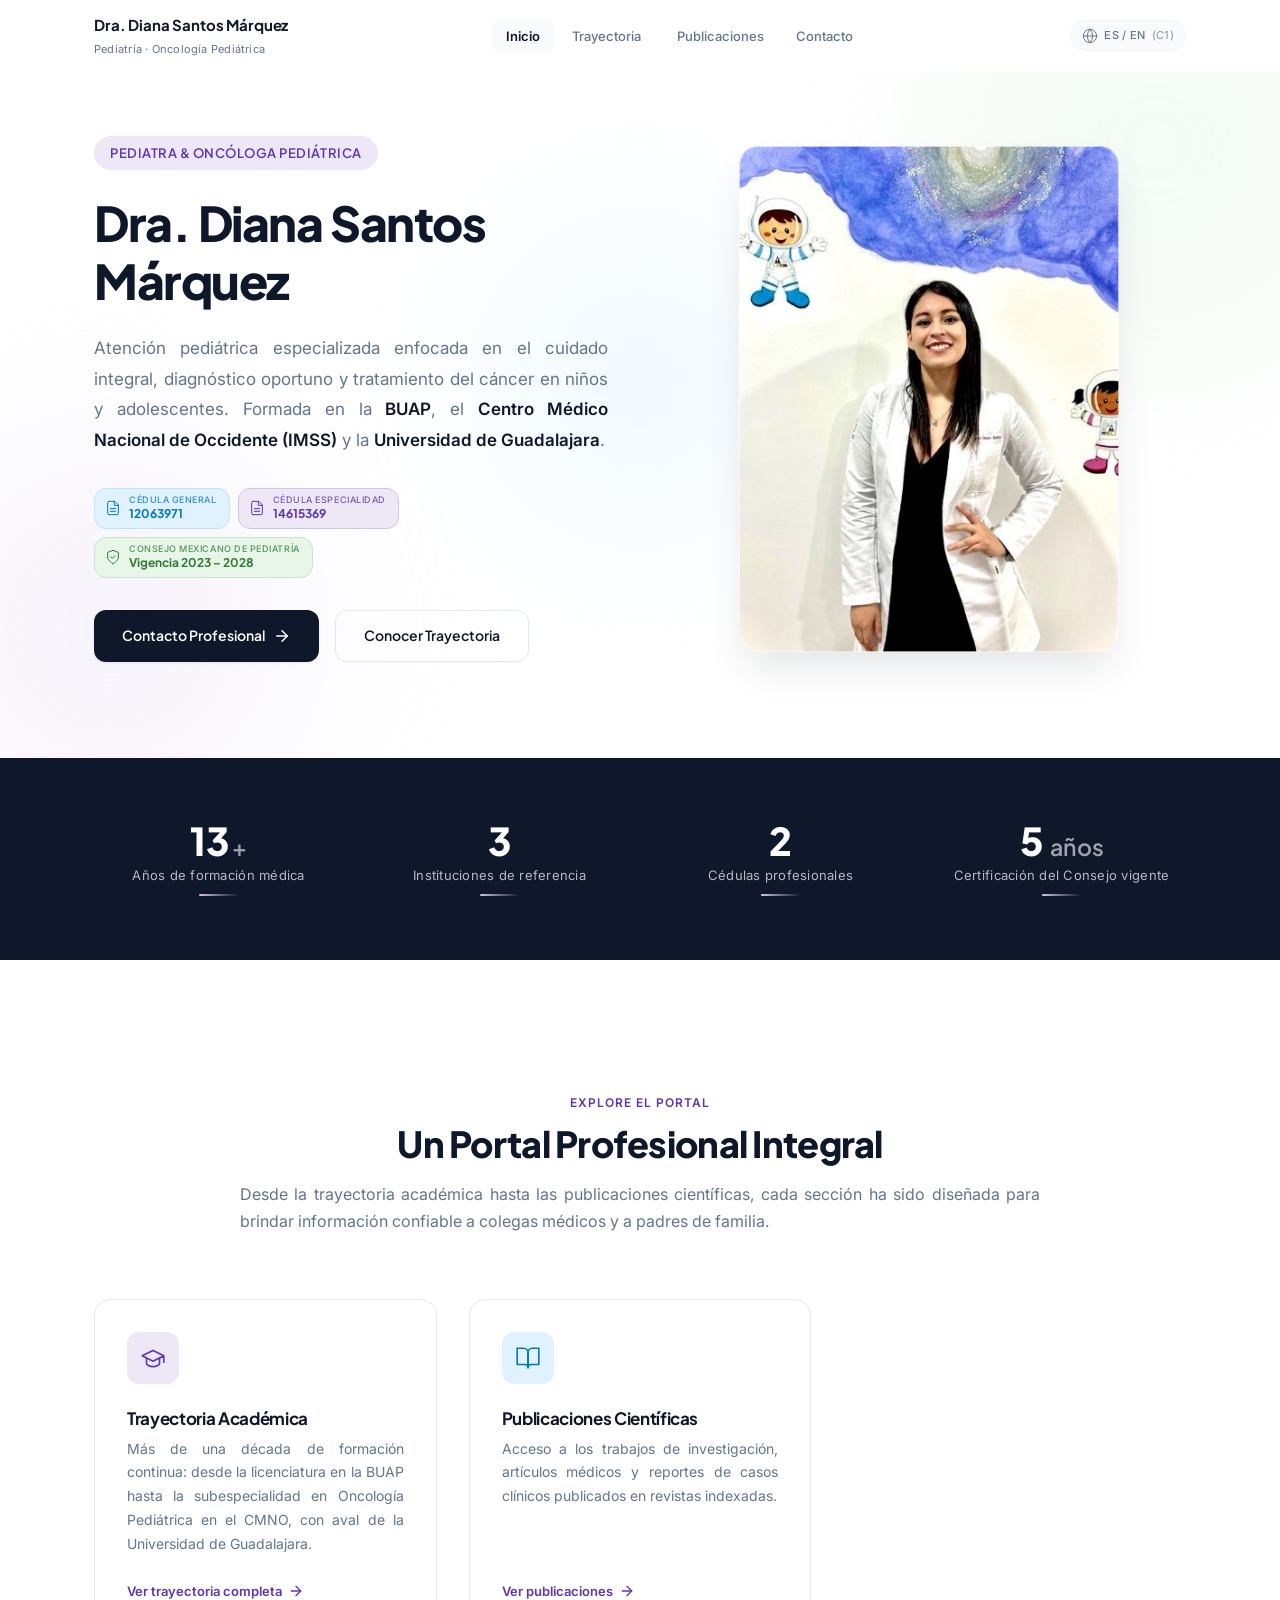
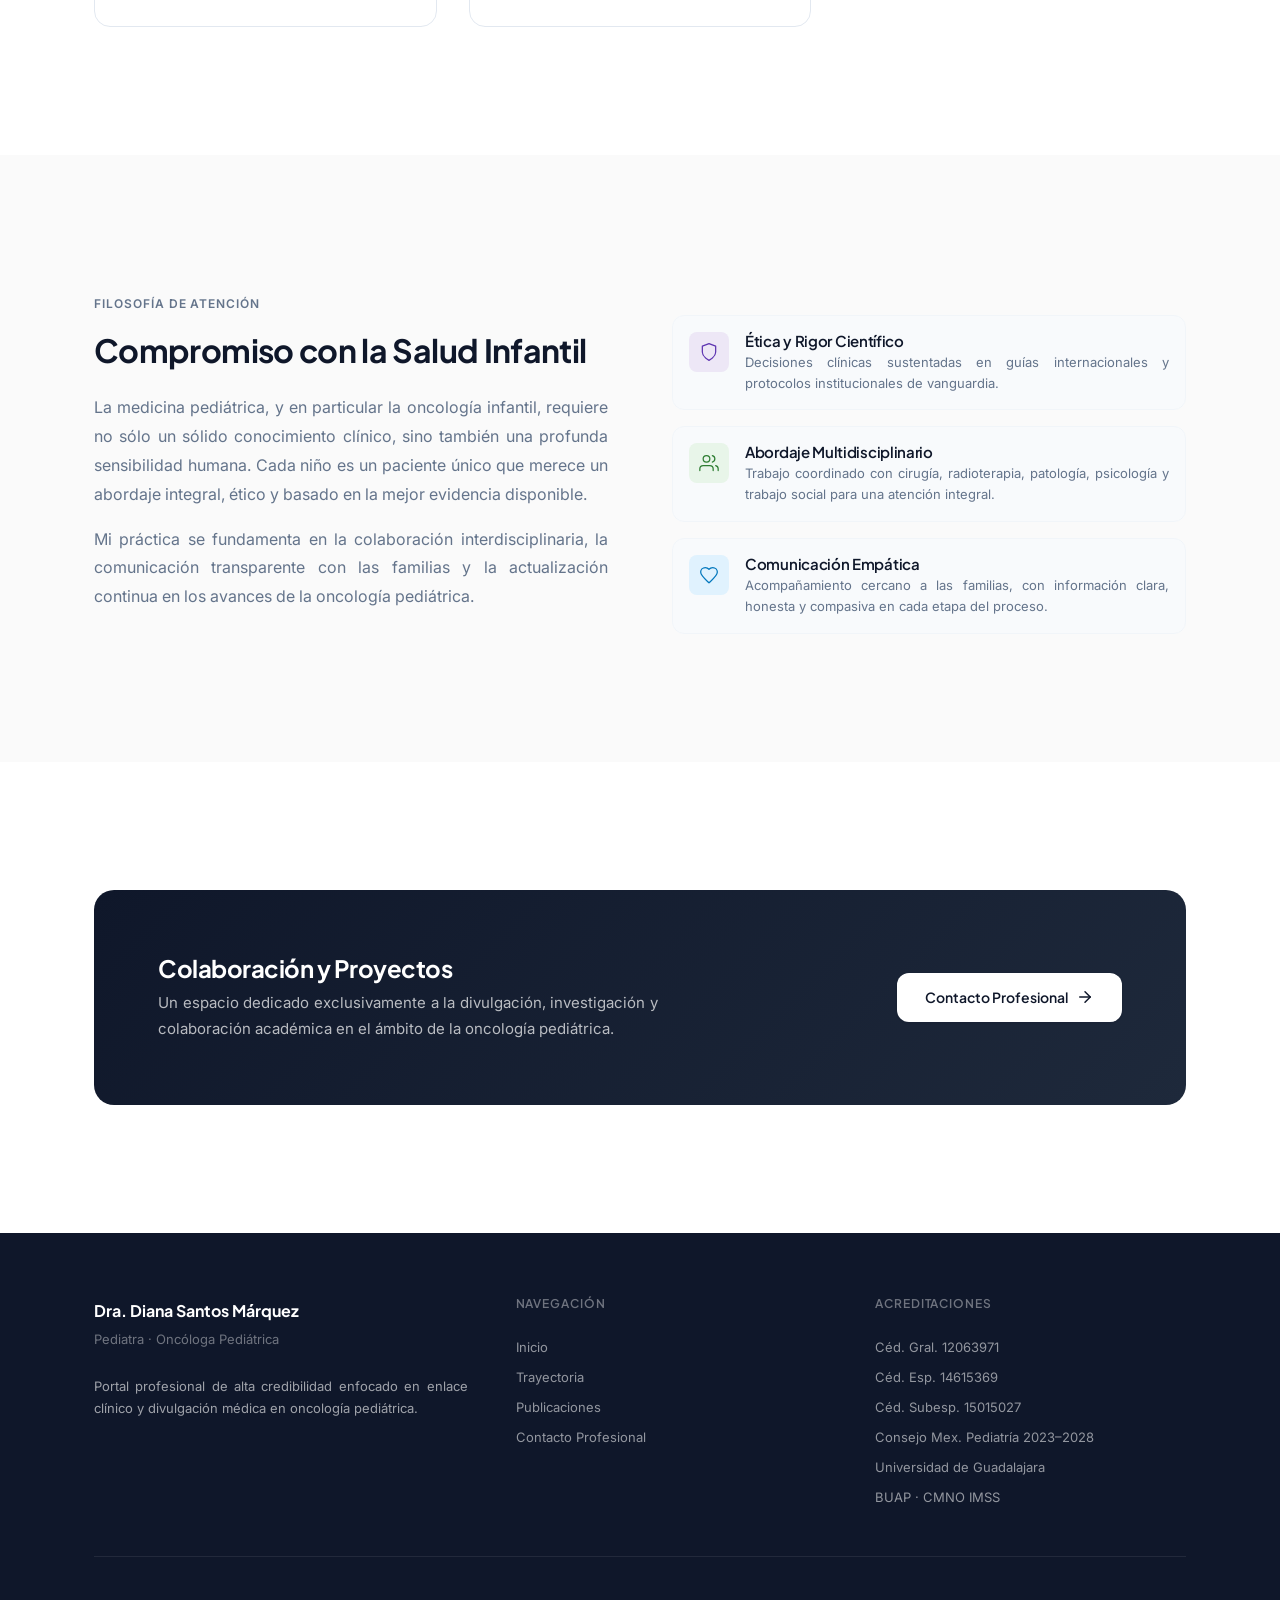
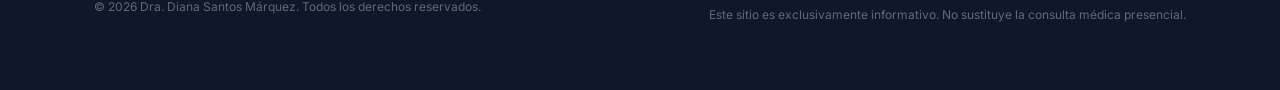
==== commit 73ec03d0: "Remove especialidades and update contact text" ====
--- a/index.html
+++ b/index.html
@@ -29,7 +29,7 @@
       <ul class="nav__links" id="nav-links" role="list">
         <li><a href="index.html" class="nav__link" aria-current="page">Inicio</a></li>
         <li><a href="trayectoria.html" class="nav__link">Trayectoria</a></li>
-        <li><a href="especialidades.html" class="nav__link">Especialidades</a></li>
+        <li></li>
         <li><a href="divulgacion.html" class="nav__link">Publicaciones</a></li>
         <li><a href="contacto.html" class="nav__link">Contacto</a></li>
       </ul>
@@ -155,18 +155,6 @@
             </span>
           </a>
 
-          <a href="especialidades.html" class="preview-card" data-aos="fade-up" data-aos-delay="100">
-            <div class="preview-card__icon preview-card__icon--mint">
-              <svg width="26" height="26" viewBox="0 0 24 24" fill="none" stroke="currentColor" stroke-width="1.5" stroke-linecap="round" stroke-linejoin="round"><circle cx="12" cy="12" r="3"/><path d="M12 2v4M12 18v4M4.93 4.93l2.83 2.83M16.24 16.24l2.83 2.83M2 12h4M18 12h4M4.93 19.07l2.83-2.83M16.24 7.76l2.83-2.83"/></svg>
-            </div>
-            <h3 class="preview-card__title">Áreas de Especialidad</h3>
-            <p class="preview-card__text">Atención en cáncer infantil y cuidado pediátrico general. Conozca cómo trabajamos en equipo por la salud de sus hijos.</p>
-            <span class="preview-card__link">
-              Explorar especialidades
-              <svg width="16" height="16" viewBox="0 0 24 24" fill="none" stroke="currentColor" stroke-width="2" stroke-linecap="round" stroke-linejoin="round"><line x1="5" y1="12" x2="19" y2="12"/><polyline points="12 5 19 12 12 19"/></svg>
-            </span>
-          </a>
-
           <a href="divulgacion.html" class="preview-card" data-aos="fade-up" data-aos-delay="200">
             <div class="preview-card__icon preview-card__icon--sky">
               <svg width="26" height="26" viewBox="0 0 24 24" fill="none" stroke="currentColor" stroke-width="1.5" stroke-linecap="round" stroke-linejoin="round"><path d="M2 3h6a4 4 0 0 1 4 4v14a3 3 0 0 0-3-3H2z"/><path d="M22 3h-6a4 4 0 0 0-4 4v14a3 3 0 0 1 3-3h7z"/></svg>
@@ -230,8 +218,8 @@
       <div class="container">
         <div class="cta-banner" data-aos="fade-up" data-aos-duration="600">
           <div class="cta-banner__text">
-            <h3>¿Necesita contactar a la Dra. Santos Márquez?</h3>
-            <p>Este portal facilita el enlace profesional entre médicos de primer contacto, pediatras y especialistas. La Dra. Santos Márquez atiende solicitudes de colaboración clínica y académica.</p>
+            <h3>Colaboración y Proyectos</h3>
+            <p>Un espacio dedicado exclusivamente a la divulgación, investigación y colaboración académica en el ámbito de la oncología pediátrica.</p>
           </div>
           <a href="contacto.html" class="btn btn--primary">
             Contacto Profesional
@@ -256,7 +244,6 @@
           <div class="footer__links">
             <a href="index.html" class="footer__link">Inicio</a>
             <a href="trayectoria.html" class="footer__link">Trayectoria</a>
-            <a href="especialidades.html" class="footer__link">Especialidades</a>
             <a href="divulgacion.html" class="footer__link">Publicaciones</a>
             <a href="contacto.html" class="footer__link">Contacto Profesional</a>
           </div>
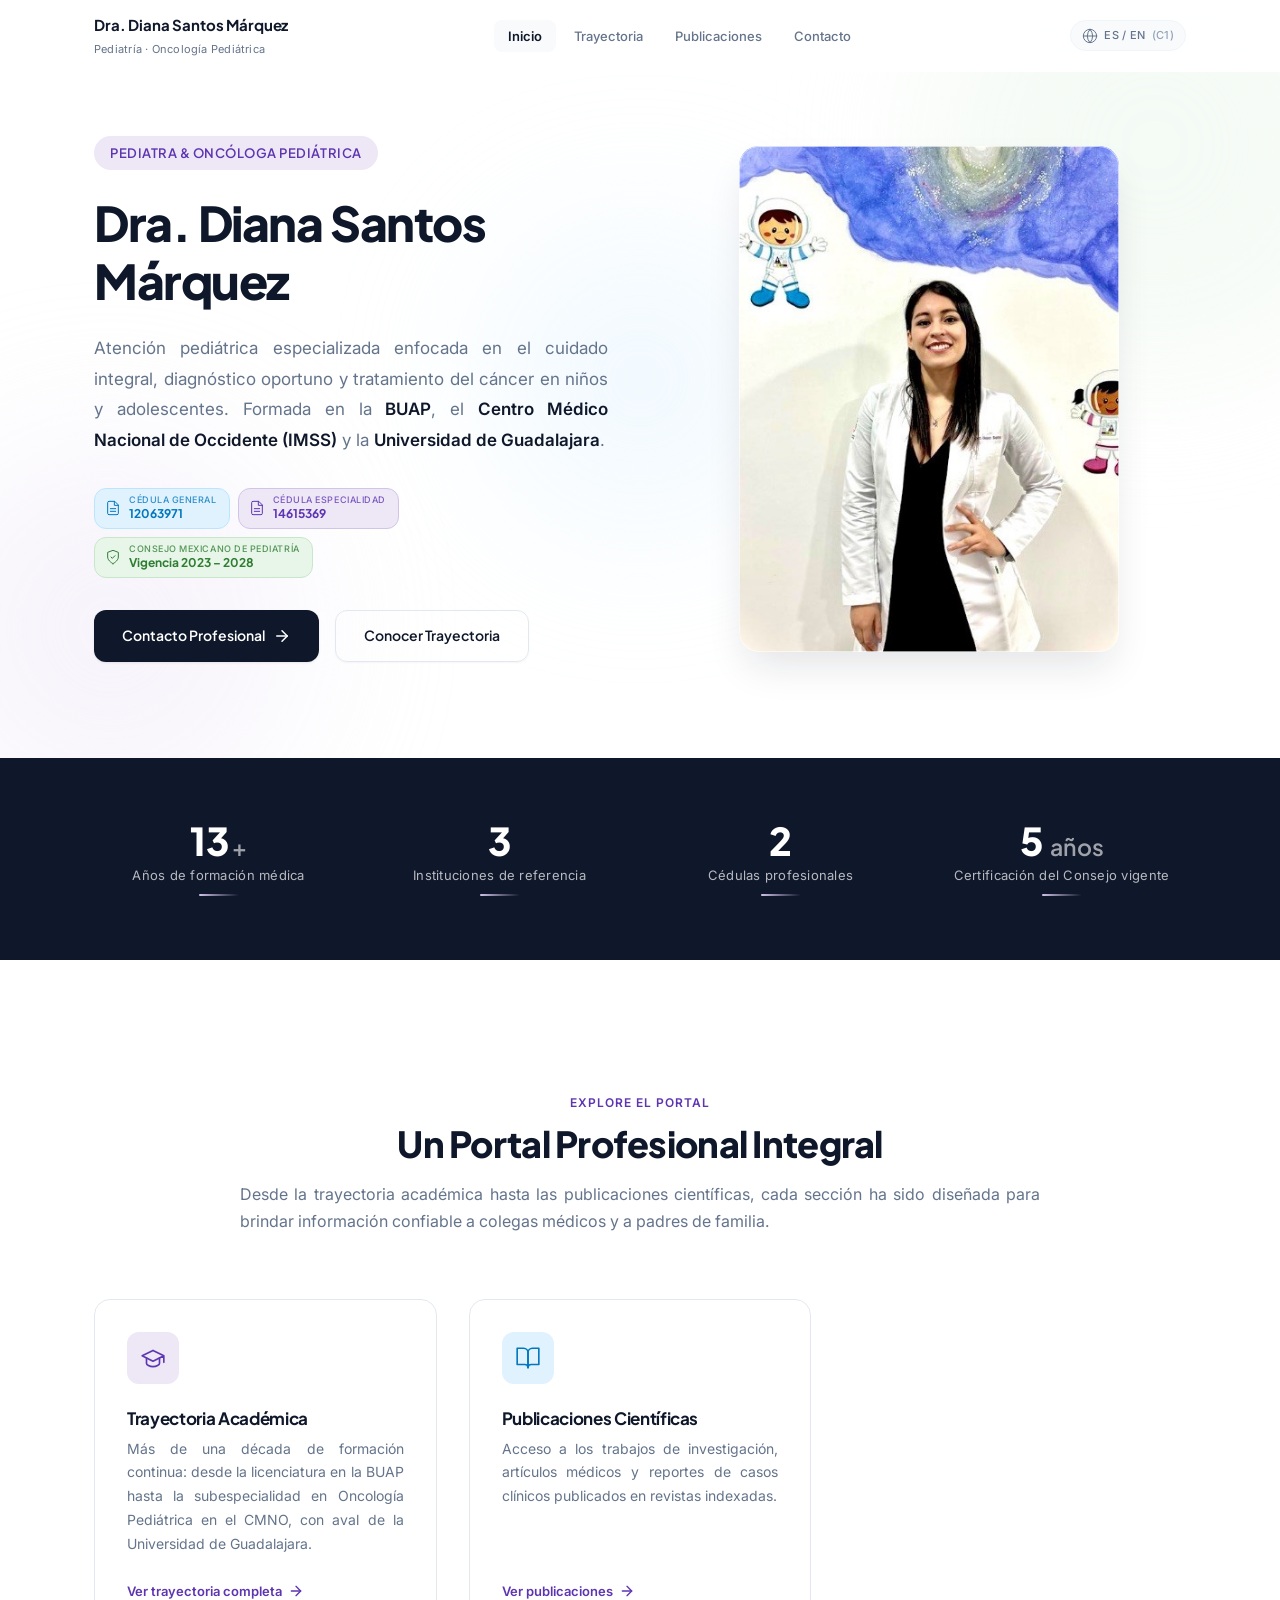
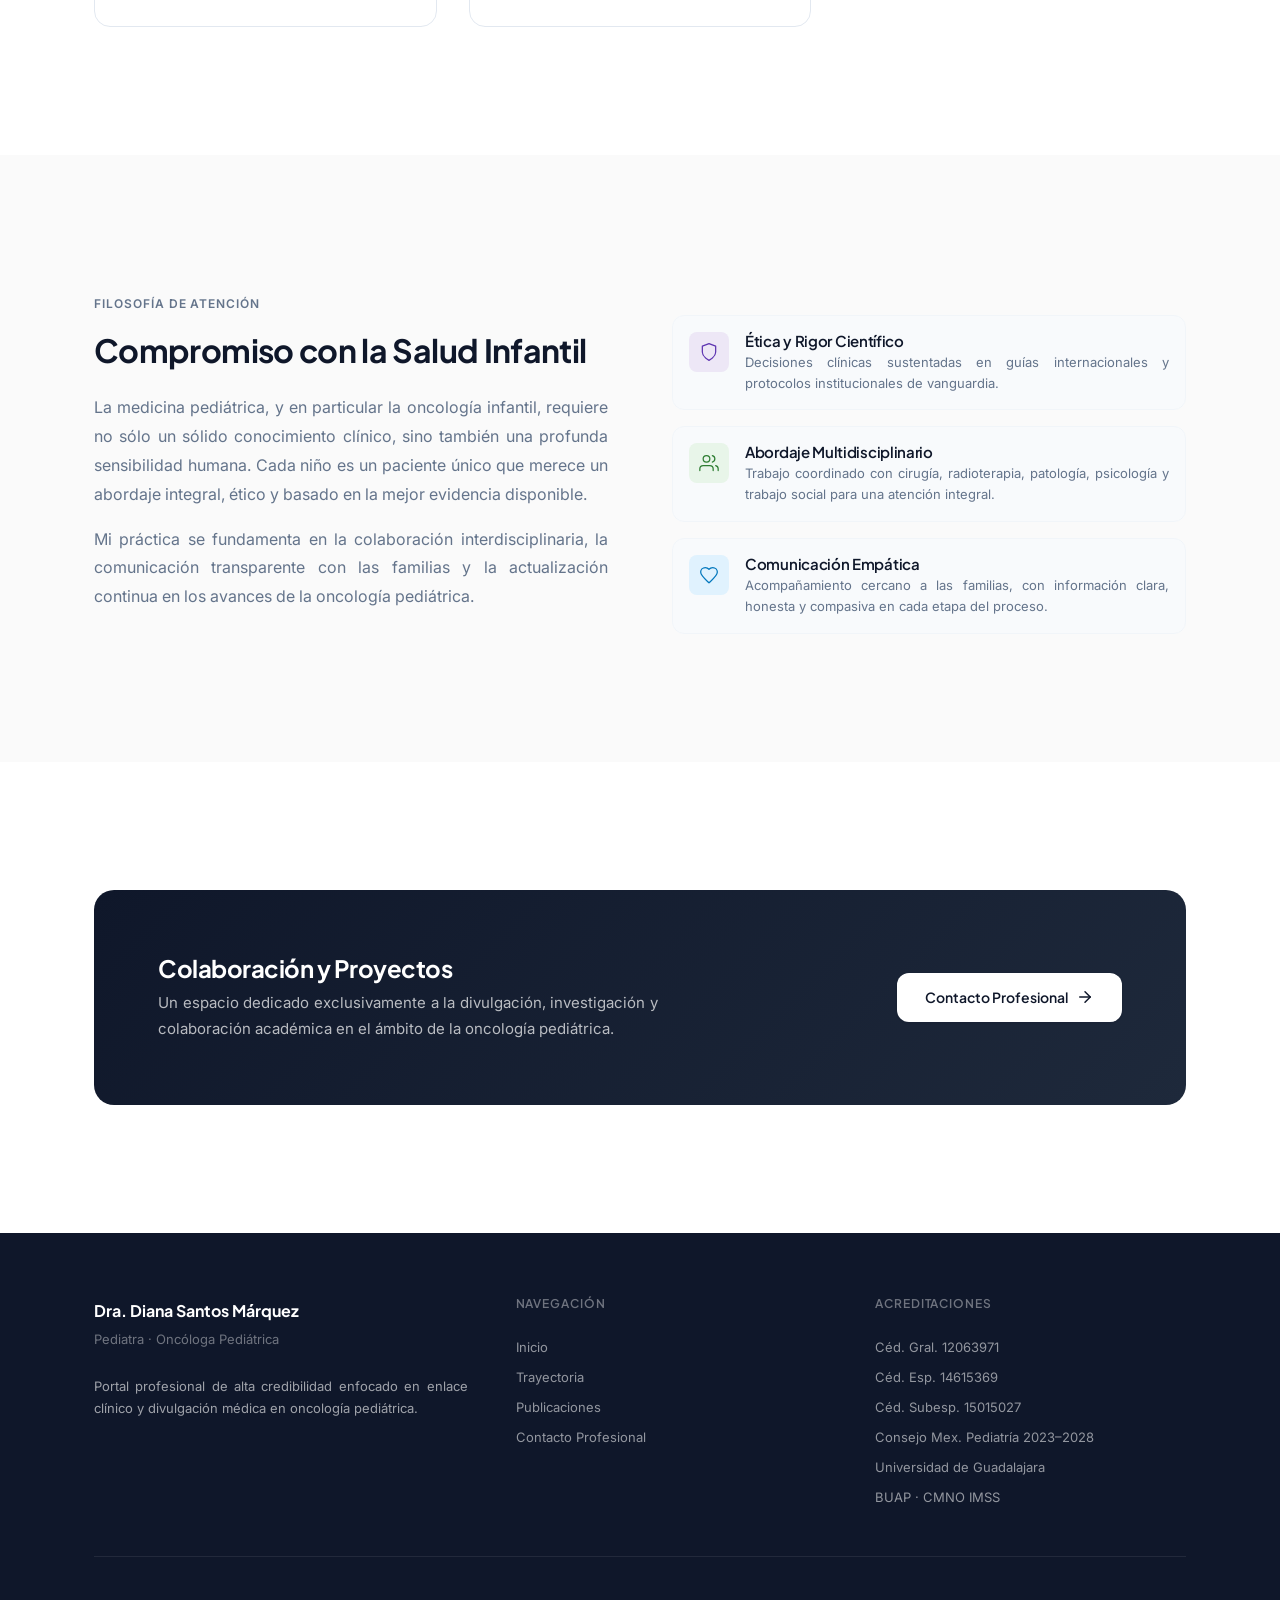
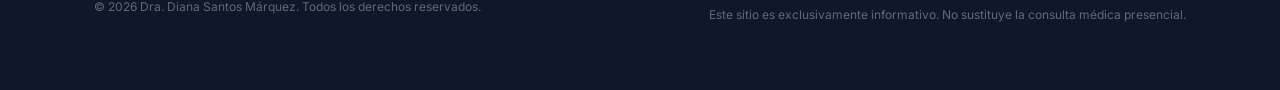
==== commit d91e6a7b: "Clean up empty li tags" ====
--- a/index.html
+++ b/index.html
@@ -29,7 +29,6 @@
       <ul class="nav__links" id="nav-links" role="list">
         <li><a href="index.html" class="nav__link" aria-current="page">Inicio</a></li>
         <li><a href="trayectoria.html" class="nav__link">Trayectoria</a></li>
-        <li></li>
         <li><a href="divulgacion.html" class="nav__link">Publicaciones</a></li>
         <li><a href="contacto.html" class="nav__link">Contacto</a></li>
       </ul>
